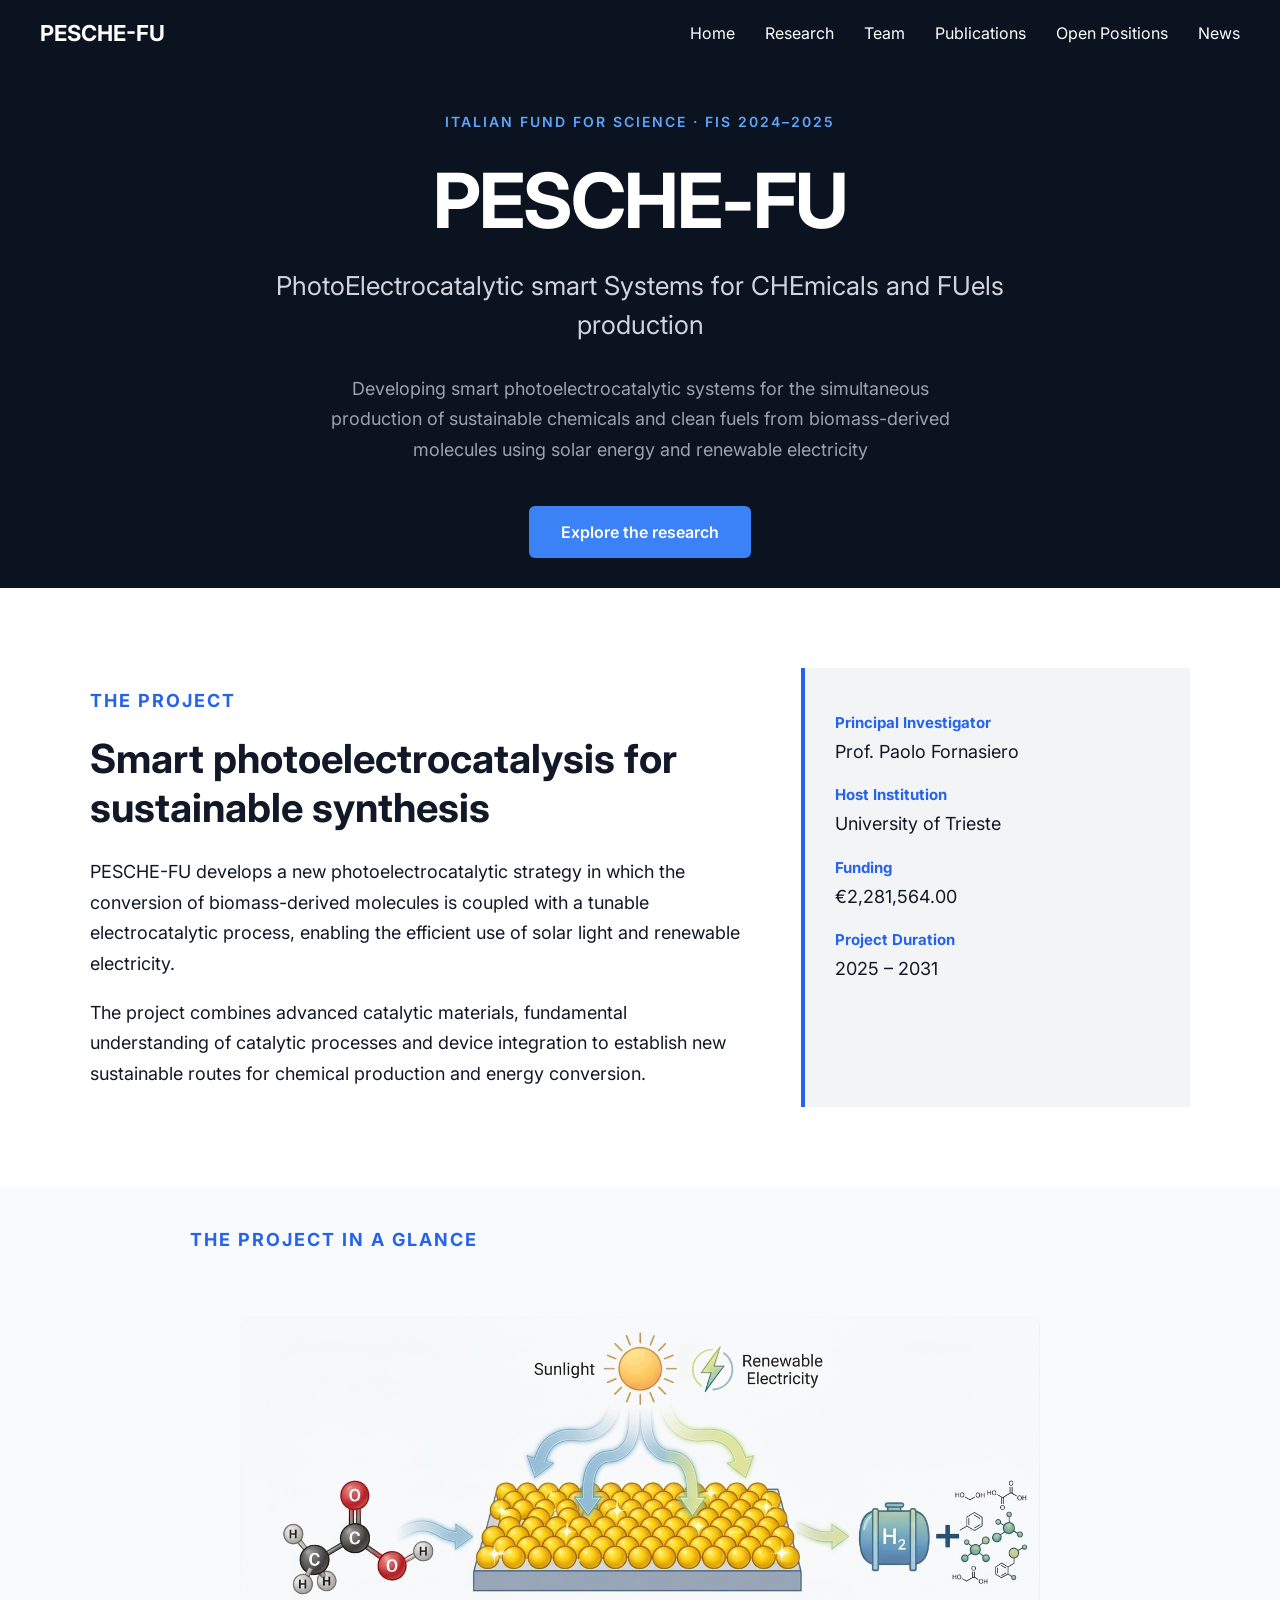
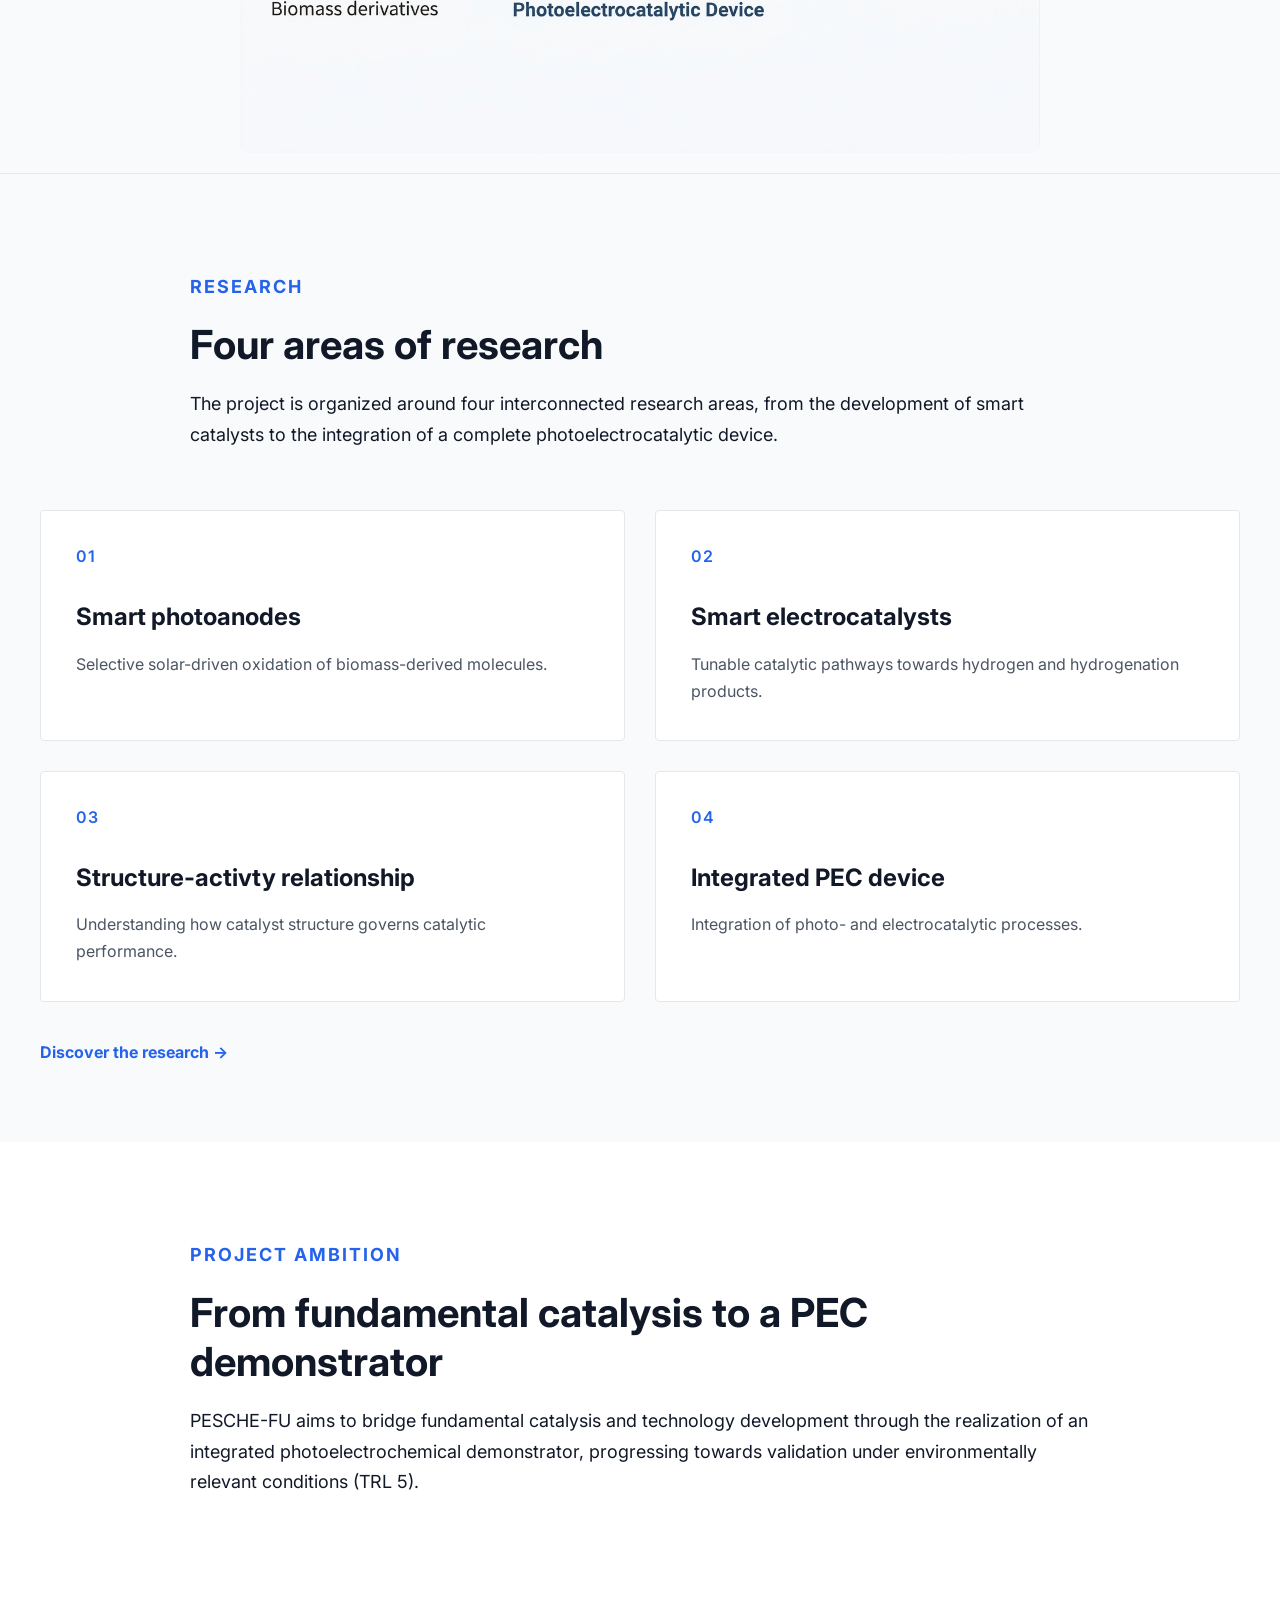
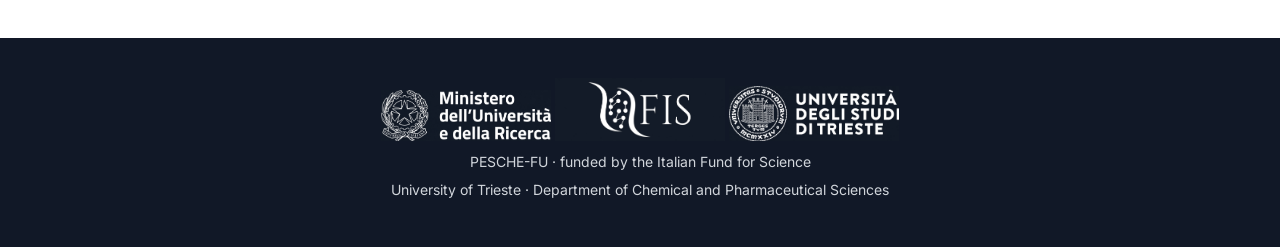
==== index.html @ 171b58ce "Fix HTML formatting and structure" ====
<!DOCTYPE html> <html lang="en"> 

<head>

    <!-- Character encoding -->
    <meta charset="UTF-8">

    <!-- Mobile responsiveness -->
    <meta name="viewport" content="width=device-width, initial-scale=1.0">

    <!-- Browser tab title -->
    <title>PESCHE-FU | PhotoElectrocatalytic smart Systems</title>

    <!-- Google font: Inter -->
    <link rel="preconnect" href="https://fonts.googleapis.com">
    <link rel="preconnect" href="https://fonts.gstatic.com" crossorigin>

    <link href="https://fonts.googleapis.com/css2?family=Inter:wght@400;500;600;700&display=swap" rel="stylesheet">

    <!-- Website stylesheet -->
    <link rel="stylesheet" href="style.css">

</head>
<body>
<!-- ========================================
     NAVIGATION
======================================== -->

<nav>

<!-- nav-container keeps the navigation centered
         and organizes the logo and links -->
<div class="nav-container">

    <!-- Website logo.
             Clicking it always returns to the homepage -->
<a class="logo" href="index.html">
PESCHE-FU
</a>

<!-- Hamburger Menu Button for smartphone mode.
             Clicking it will show nav menus -->
<button class="menu-toggle" id="menu-toggle">

☰

</button>

<!-- Main navigation links -->
<div class="nav-links">

<a href="index.html">Home</a>
<a href="research.html">Research</a>
<a href="team.html">Team</a>
<a href="publications.html">Publications</a>
            <a href="positions.html">Open Positions</a>
<a href="news.html">News</a>

</div>

</div>

</nav>
<!-- ========================================
     HERO SECTION
     
     This is the large introductory area
     visitors see when they enter the website.
======================================== -->

<header>

    <div class="hero-content">

        <!-- Small label above the project title -->
        <p class="project-label">
            ITALIAN FUND FOR SCIENCE · FIS 2024–2025
        </p>


        <!-- Main project name -->
        <h1>
            PESCHE-FU
        </h1>


        <!-- Full project title -->
        <h2>
            PhotoElectrocatalytic smart Systems
            for CHEmicals and FUels production
        </h2>


        <!-- Short description of the project -->
        <p class="hero-description">
            Developing smart photoelectrocatalytic systems for the simultaneous production of sustainable 
            chemicals and clean fuels from biomass-derived
            molecules using solar energy and renewable electricity
        </p>


        <!-- Main call-to-action button.
             It takes the visitor to the Research page -->
        <a class="hero-button" href="research.html">
            Explore the research
        </a>

        </div>


    </div>


    
</header>


<!-- ========================================
     PROJECT OVERVIEW
======================================== -->

<section id="project">

    <!-- Main text column -->
    <div class="project-text">

        <p class="section-label">
            THE PROJECT
        </p>


        <h2>
            Smart photoelectrocatalysis for sustainable synthesis
        </h2>


        <p>
           PESCHE-FU develops a new photoelectrocatalytic
           strategy in which the conversion of biomass-derived
           molecules is coupled with a tunable electrocatalytic
           process, enabling the efficient use of solar light 
           and renewable electricity.
        </p>


        <p>
            The project combines advanced catalytic materials, 
            fundamental understanding of catalytic processes 
            and device integration to establish new sustainable 
            routes for chemical production and energy conversion.
        </p>

        

</div>

    <!-- Information box containing
         key project data -->
    <div class="project-info">

        <h3>
            Principal Investigator
        </h3>

        <p>
            Prof. Paolo Fornasiero
        </p>


        <h3>
            Host Institution
        </h3>

        <p>
            University of Trieste
        </p>


        <h3>
            Funding
        </h3>

        <p>
            €2,281,564.00
        </p>

     <h3>

             Project Duration

    </h3>

         <p>

             2025 – 2031

        </p>

    </div>

    

</section>

 <!-- ========================================
PROJECT CONCEPT
======================================== -->

<section id="project-concept">

<div class="section-heading">

<p class="section-label">

THE PROJECT IN A GLANCE

</p>



</div>

<div class="project-figure">

<img src="Images/hero-image.jpg">

</div>

</section>


<!-- ========================================
     RESEARCH HIGHLIGHTS
     
     This is a preview of the four research
     areas. The complete information is
     available on research.html.
======================================== -->

<section id="research">

    <div class="section-heading">

        <p class="section-label">
            RESEARCH
        </p>


        <h2>
            Four areas of research
        </h2>


        <p>
            The project is organized around four interconnected
            research areas, from the development of smart catalysts
            to the integration of a complete photoelectrocatalytic device.
        </p>

    </div>


    <!-- Container for the four research cards -->
    <div class="research-cards">


        <!-- ==================================
             RESEARCH AREA 01
        ================================== -->

        <div class="research-card">

            <!-- Number identifying the research area -->
            <span class="research-number">
                01
            </span>


            <h3>
                Smart photoanodes
            </h3>


            <p>
                Selective solar-driven oxidation of biomass-derived molecules.
            </p>

        </div>


        <!-- ==================================
             RESEARCH AREA 02
        ================================== -->

        <div class="research-card">

            <span class="research-number">
                02
            </span>


            <h3>
                Smart electrocatalysts
            </h3>


            <p>
                
                Tunable catalytic pathways towards 
                hydrogen and hydrogenation products.

            </p>

        </div>


        <!-- ==================================
             RESEARCH AREA 03
        ================================== -->

        <div class="research-card">

            <span class="research-number">
                03
            </span>


            <h3>
                Structure-activty relationship
            </h3>


            <p>
                Understanding how catalyst structure 
                governs catalytic performance.
            </p>

        </div>


        <!-- ==================================
             RESEARCH AREA 04
        ================================== -->

        <div class="research-card">

            <span class="research-number">
                04
            </span>


            <h3>
                Integrated PEC device
            </h3>


            <p>
                Integration of photo- and electrocatalytic processes.
            </p>

        </div>

    </div>


    <!-- Link to the complete Research page -->
    <div class="research-link">

        <a href="research.html">
            Discover the research →
        </a>

    </div>

</section>


<!-- ========================================
2
PROJECT AMBITION
3
======================================== -->

<section id="project-ambition">

<div class="section-heading">

<p class="section-label">

PROJECT AMBITION

</p>

<h2>

From fundamental catalysis to a PEC demonstrator

</h2>

<p>

PESCHE-FU aims to bridge fundamental catalysis
and technology development through the realization
of an integrated photoelectrochemical demonstrator,
progressing towards validation under environmentally relevant conditions (TRL 5).

</p>

</div>

</section>

<!-- ========================================
     FOOTER
======================================== -->

<footer>
    <div class="footer-logos">

        <img src="Images/mur-logo.jpg" width="170" height=auto>
        <img src="Images/fis-logo.jpg" width="170" height=auto>
        <img src="Images/units-logo.jpg" width="170" height=auto>

        <p>
            PESCHE-FU · funded by the Italian Fund for Science
        </p>

        <p>
            University of Trieste · Department of Chemical and Pharmaceutical Sciences
        </p>

    </div>
</footer>

<script src="script.js"></script>

</body>
</html>
---- style.css ----
/* ========================================
   GENERAL
======================================== */

/* Basic styling applied to the whole page */
body {
    background-color: white;
    color: #111827;

    /* Inter gives the website a modern,
       clean and scientific appearance */
    font-family: "Inter", Arial, sans-serif;

    margin: 0;
}

/* Default spacing for all sections */
section {
padding: 80px 40px;
}

/* Improves readability of normal text */
p {
    font-size: 16px;
    line-height: 1.7;
}

/* ========================================
NAVIGATION
======================================== */

/* Dark navigation bar at the top of the page */
nav {
background-color: #0b1220;
padding: 20px 40px;
}

/* Keeps the navigation content centered
and creates a horizontal layout */
.nav-container {
max-width: 1200px;
margin: 0 auto;

display: flex;

/* Places logo on the left
   and links on the right */
justify-content: space-between;

/* Aligns everything vertically */
align-items: center;


}

/* PESCHE-FU logo */
.logo {
color: white;
font-size: 22px;
font-weight: bold;
text-decoration: none;
}


.nav-links {

display: flex;

gap: 30px;

flex-wrap: wrap;

}

.nav-links a {

color: white;

text-decoration: none;

}

.nav-links a:hover {

color: #60a5fa;

}

.menu-toggle {

display: none;

background: none;

border: none;

color: white;

font-size: 30px;

cursor: pointer;

}

/* ========================================
   HERO
======================================== */

/* Large introductory area on the homepage */
header {
    background-color: #0b1220;

    /* Creates a large amount of vertical space */
    padding: 30px 40px;

    text-align: center;

    /* Makes the Hero text white */
    color: white;
}

/* Limits the width of the Hero content
and centers it horizontally */
.hero-content {
max-width: 900px;
margin: 0 auto;
}

/* Small uppercase label above
the project title */
/* Small uppercase label above
the project title */
.project-label {
    color: #60a5fa;

    font-size: 14px;
    font-weight: 600;
    letter-spacing: 2px;
}



/* Main project title */
header h1 {
    font-size: 76px;
    font-weight: 700;

    /* Reduces the space above and below the title */
    margin: 20px 0;

    /* Slightly tightens the letters */
    letter-spacing: -2px;
}

/* Full project name */
header h2 {
    color: #d1d5db;

    font-size: 26px;
    font-weight: 400;

    line-height: 1.5;

    max-width: 800px;

    margin: 0 auto 30px auto;
}

/* Short Hero description */
.hero-description {
    color: #9ca3af;

    font-size: 18px;

    line-height: 1.7;

    max-width: 650px;

    margin: 0 auto 40px auto;
}

/* Main button in the Hero */
.hero-button {
    display: inline-block;

    background-color: #3b82f6;
    color: white;

    padding: 16px 32px;

    text-decoration: none;

    border-radius: 6px;

    /* Makes the button text slightly stronger */
    font-weight: 600;

    /* Smooth transition for hover */
    transition: background-color 0.3s ease;
}


/* Darker blue when hovering over the button */
.hero-button:hover {
    background-color: #2563eb;
}

/* ========================================
PROJECT SECTION
======================================== */

/* Main Project section on homepage */
#project {
max-width: 1100px;
margin: 0 auto;

/* Places text and information box
   next to each other */
display: flex;

/* Space between the two columns */
gap: 60px;


}

/* Main text column */
.project-text {
flex: 2;
}

/* Project section heading */
.project-text h2 {
font-size: 40px;
margin-top: 10px;
margin-bottom: 25px;
}

/* Project paragraphs */
.project-text p {
font-size: 18px;
max-width: 750px;
}

/* Project information box */
.project-info {
flex: 1;

background-color: #f3f4f6;

padding: 30px;

/* Blue vertical accent line */
border-left: 4px solid #2563eb;


}

/* Small blue headings inside
the information box */
.project-info h3 {
color: #2563eb;
font-size: 15px;
margin-bottom: 5px;
}

/* Information box text */
.project-info p {
font-size: 18px;
margin-top: 0;
}


/* ========================================
PROJECT CONCEPT
======================================== */

/* Section containing the project scheme */

#project-concept {

background-color: #f8fafc;

padding-top: 20px;

padding-bottom: 20px;

}

/* Container for the image */

.project-figure {

max-width: 1000px;

margin: 0 auto;



}

/* Project image */

.project-figure img {

width: 80%;

height: auto;

display: block;

margin: 0 auto;

border-radius: 10px;

}

/* ========================================
SECTION HEADINGS
======================================== */

/* Controls the width of section
introductions */
.section-heading {
    max-width: 900px;

    margin: 0 auto 60px auto;
}

/* Small blue section label */
.section-label {
color: #2563eb;
font-size: 14px;
font-weight: bold;
letter-spacing: 2px;
}

/* Main section title */
.section-heading h2 {
font-size: 40px;
margin: 10px 0 20px 0;
}

/* Section introduction paragraph */
.section-heading p {
font-size: 18px;
}

/* ========================================
   RESEARCH CARDS CONTAINER
======================================== */

/* Container holding the four research cards */
.research-cards {
    max-width: 1200px;
    margin: 0 auto;

    /* Creates a grid layout */
    display: grid;

    /* Two equal columns */
    grid-template-columns: repeat(2, 1fr);

    /* Space between rows and columns */
    gap: 30px;
}

/* ========================================
RESEARCH CARDS
======================================== */

/* Light background behind the
Research section */
#research {
    background-color: #f8fafc;

    /* Creates a visual separation
       from the previous section */
    border-top: 1px solid #e5e7eb;
}



/* Individual research card */
.research-card {

    background-color: white;

    /* Internal spacing */
    padding: 35px;

    /* Slightly rounded corners */
    border-radius: 4px;

    /* Subtle border */
    border: 1px solid #e5e7eb;

    /* Makes hover effects smooth */
    transition:
        transform 0.3s ease,
        border-color 0.3s ease,
        box-shadow 0.3s ease;
}

/* Interactive effect when the mouse
   moves over a research card */
.research-card:hover {

    /* Moves the card slightly upward */
    transform: translateY(-6px);

    /* Highlights the border */
    border-color: #93c5fd;

    /* Adds a very subtle shadow */
    box-shadow: 0 12px 30px rgba(15, 23, 42, 0.08);
}

/* Research card title */
.research-card h3 {
    font-size: 24px;

    line-height: 1.3;

    margin: 0 0 18px 0;

    color: #111827;
}

/* Research card paragraph description */
.research-card p {
    color: #4b5563;

    font-size: 16px;

    line-height: 1.7;

    margin: 0;
}

/* Link to the complete Research page */
.research-link {
max-width: 1200px;
margin: 40px auto 0 auto;
}

/* Research page link */
.research-link a {
color: #2563eb;
font-weight: bold;
text-decoration: none;
}

/* Link hover effect */
.research-link a:hover {
color: #1d4ed8;
}


/*========================================
   RESEARCH AREA NUMBER
======================================== */

/* Number identifying each research area */
.research-number {
    display: block;

    color: #2563eb;

    font-size: 16px;

    font-weight: 600;

    letter-spacing: 1px;

    /* Creates space between the number
       and the research title */
    margin-bottom: 35px;
}

/* ========================================
PAGE HEADER
======================================== */

/* Header used on internal pages,
such as Research */
.page-header {
background-color: #0b1220;

padding: 30px 40px;

/* Unlike the homepage Hero,
   internal pages are left-aligned */
text-align: left;


}

/* Keeps internal page header content centered */
.page-header-content {
max-width: 1100px;
margin: 0 auto;
}

/* Main title of internal pages */
.page-header h1 {
font-size: 76px;
margin: 20px 0;
}

/* Description below the page title */
.page-header p:last-child {
max-width: 700px;
font-size: 20px;
}

/* ========================================
RESEARCH PAGE
======================================== */

/* Introductory text of Research page */
.research-intro {
max-width: 850px;
margin: 0 auto;
}

/* Research introduction heading */
.research-intro h2 {
font-size: 40px;
margin: 10px 0 25px 0;
}

/* Research introduction paragraphs */
.research-intro p {
font-size: 18px;
}

/* ========================================
RESEARCH WORKFLOW
======================================== */

.research-workflow {

max-width: 1100px;

margin: 0 auto;

}

.research-workflow h2 {

font-size: 40px;

margin-top: 10px;

margin-bottom: 40px;

}

.workflow-grid {

display: flex;

align-items: center;

justify-content: center;

gap: 20px;

margin-bottom: 25px;

flex-wrap: wrap;

}

.workflow-card {

flex: 1;

min-width: 220px;

min-height: 180px;

background-color: #f8fafc;

padding: 25px;

border-radius: 8px;

border: 1px solid #e5e7eb;

}

.workflow-card h3 {

margin-top: 0;



font-size: 20px;

}

.workflow-arrow {

font-size: 30px;

color: #2563eb;

font-weight: bold;

}

/* ========================================
RESEARCH AREAS
======================================== */

/* Main container for the four
research areas */
.research-area-section {
max-width: 1100px;
margin: 0 auto;
}

/* Each research area is arranged
horizontally */
.research-area {
display: flex;

/* Space between number and text */
gap: 50px;

padding: 40px 0;


}

/* Large research area number */
.area-number {
color: #2563eb;
font-size: 24px;
font-weight: bold;

/* Keeps the number column
   at a consistent width */
min-width: 60px;


}

/* Text content of each research area */
.area-content {
max-width: 800px;
}

/* Research area title */
.area-content h2 {
font-size: 30px;
margin-top: 0;
}

/* Research area sub-title */
.area-content h3 {

color: #2563eb;

font-size: 16px;

margin-top: 25px;

margin-bottom: 8px;

text-transform: uppercase;

letter-spacing: 1px;

}

/* Research area paragraphs */
.area-content p {
font-size: 18px;
}

/* Horizontal line separating
the research areas */
.area-divider {
border-top: 1px solid #e5e7eb;
}


/* ========================================
PROJECT AMBITION
======================================== */

.project-ambition {

background-color: #f8fafc;

border-top: 1px solid #e5e7eb;

}

.project-ambition .section-heading {

 max-width: 900px;

margin:  auto;

text-align: center;

}

/* ========================================
FOOTER
======================================== */

/* Footer at the bottom of every page */
footer {
background-color: #111827;
color: white;

padding: 40px;

text-align: center;
}

/* Footer text */
footer p {
margin: 5px;
font-size: 14px;
color: #d1d5db;
}



/* ========================================
ACTIVE NAVIGATION LINK
======================================== */

/* Highlights the page currently being viewed */
.nav-links a.active {
color: #60a5fa;
}

/* ========================================
TEAM PAGE
======================================== */

/* Introduction to the Team page */
.team-intro {
max-width: 850px;
margin: 0 auto;
}

/* Team introduction heading */
.team-intro h2 {
font-size: 40px;
margin: 10px 0 25px 0;
}

/* Team introduction paragraph */
.team-intro p {
font-size: 18px;
}

/* links style */

.profile-links {

margin-top: 20px;

}

.profile-links a {

color: #04103377;

text-decoration: none;

font-weight: 600;

}

.profile-links a:hover {

color: #04103377;

}


/*PRINCIPAL INVESTIGATOR */

.pi-section {

max-width: 1100px;

margin: 0 auto;

display: flex;

align-items: center;

gap: 50px;

}

.pi-photo img {

width: 260px;

height: 260px;

object-fit: cover;

border-radius: 50%;

}

.pi-content {

flex: 1;

}

/*TEAM GRID */

.team-grid {

display: grid;

/*grid-template-columns: repeat(auto-fit, minmax(280px, 1fr));*/

grid-template-columns: repeat(2, 1fr);

gap: 30px;

margin-top: 40px;
}

/*TEAM CARD */

.team-card {

background-color: white;

border: 1px solid #e5e7eb;

border-radius: 10px;

padding: 25px;

text-align: center;

transition: 0.3s ease;

}

.team-card:hover {

transform: translateY(-5px);

box-shadow: 0 12px 25px rgba(0,0,0,0.08);

}

.team-card img {

width: 180px;

height: 180px;

object-fit: cover;

border-radius: 50%;

margin-bottom: 20px;

}

.team-card h3 {

margin-bottom: 8px;

font-size: 22px;

}

.team-role {

color: #2563eb;

font-weight: 600;

margin-bottom: 15px;

}


/* ========================================
PUBLICATIONS PAGE
======================================== */

/* Main Publications section */
.publications-section {

max-width: 1100px;

margin: 0 auto;
}

/* Publication category */
.publication-category {

max-width: 1100px;

margin: 0 auto 50px auto;
}

/* Category title */
.publication-category h2 {

font-size: 32px;

margin-bottom: 20px;
}

/* Publication item */
.publication-item {

background-color: #f8fafc;

border: 1px solid #e5e7eb;

border-radius: 8px;

padding: 25px;
}

/* Publication text */
.publication-item p {

margin: 0;

color: #4b5563;
}



 /* ========================================
 POSITIONS PAGE
 ======================================== */

.positions-section {
    max-width: 1100px;
    margin: 0 auto 50px auto;
}

.position-item {
    background-color: #f8fafc;
    border: 1px solid #e5e7eb;
    border-radius: 8px;
    padding: 25px;
}

.position-item ul {
    margin: 0;
    padding-left: 20px;
}



/* ========================================
NEWS PAGE
======================================== */

/* Main News section */
.news-section {
max-width: 1100px;
margin: 0 auto;
}

/* Individual news item */
.news-item {
display: flex;

gap: 50px;

padding: 40px 0;

border-top: 1px solid #e5e7eb;


}

/* Date column */
.news-date {
color: #2563eb;

font-size: 16px;

font-weight: bold;

min-width: 80px;


}

/* News text column */
.news-content {
max-width: 750px;
}

/* News title */
.news-content h2 {
font-size: 28px;

margin-top: 0;

margin-bottom: 15px;


}

/* News description */
.news-content p {
font-size: 18px;

color: #4b5563;
}

/* ========================================
   RESPONSIVE DESIGN
======================================== */

@media (max-width: 700px) {

    /* ------------------------------------
       GENERAL
    ------------------------------------ */

    /* Reduces section spacing on small screens */
    section {
        padding: 60px 25px;
    }


    /* ------------------------------------
       NAVIGATION
    ------------------------------------ */

    /* Reduces horizontal spacing
       inside the navigation */
    nav {
        padding: 20px;
    }


    /* Reduces the space between
       navigation links */
    .nav-links {
        gap: 15px;
    }


/* ------------------------------------
MOBILE NAVIGATION
------------------------------------ */

.menu-toggle {

display: block;
}

.nav-container {

flex-wrap: wrap;
}

.nav-links {

display: none;

width: 100%;

flex-direction: column;

gap: 15px;

margin-top: 20px;
}

.nav-links.active {

display: flex;
}


    /* ------------------------------------
       HERO
    ------------------------------------ */

    /* Reduces Hero spacing */
    header {
        padding: 90px 25px;
    }


    /* Smaller project title */
    header h1 {
        font-size: 52px;
    }


    /* Smaller project subtitle */
    header h2 {
        font-size: 21px;
    }


    /* Slightly smaller Hero description */
    .hero-description {
        font-size: 16px;
    }


    /* ------------------------------------
       PROJECT
    ------------------------------------ */

    /* Stacks the two project columns
       vertically on small screens */
    #project {
        flex-direction: column;
    }


    /* Smaller project section title */
    .project-text h2 {
        font-size: 32px;
    }


    /* Slightly smaller information box */
    .project-info {
        padding: 25px;
    }

    /* ------------------------------------
PROJECT CONCEPT
------------------------------------ */

#project-concept {

padding-top: 50px;

padding-bottom: 50px;

}

.project-figure {

max-width: 100%;

padding: 0 10px;

}

.project-figure img {

width: 100%;

height: auto;

}

    /* ------------------------------------
       RESEARCH
    ------------------------------------ */

 /* workflow section*/

    .workflow-grid {

display: flex;

align-items: stretch;

justify-content: center;

gap: 20px;

flex-wrap: wrap;

}

.workflow-arrow {

transform: rotate(90deg);

}


    /* Research cards become
       a single column */
    .research-cards {
        grid-template-columns: 1fr;
    }


/* ------------------------------------
TEAM
------------------------------------ */

/* PRINCIPAL INVESTIGATOR */

.pi-section {

flex-direction: column;

text-align: center;

gap: 30px;

}

.pi-photo img {

width: 220px;

height: 220px;

}


/* TEAM */

.team-grid {

grid-template-columns: 1fr;

}

.team-card img {

width: 160px;

height: 160px;

}

/* ------------------------------------
PUBLICATIONS PAGE
------------------------------------ */

.publication-category h2 {

font-size: 26px;

}

/* ------------------------------------
2
POSITIONS PAGE
3
------------------------------------ */

.position-item {

padding: 20px;

}

}
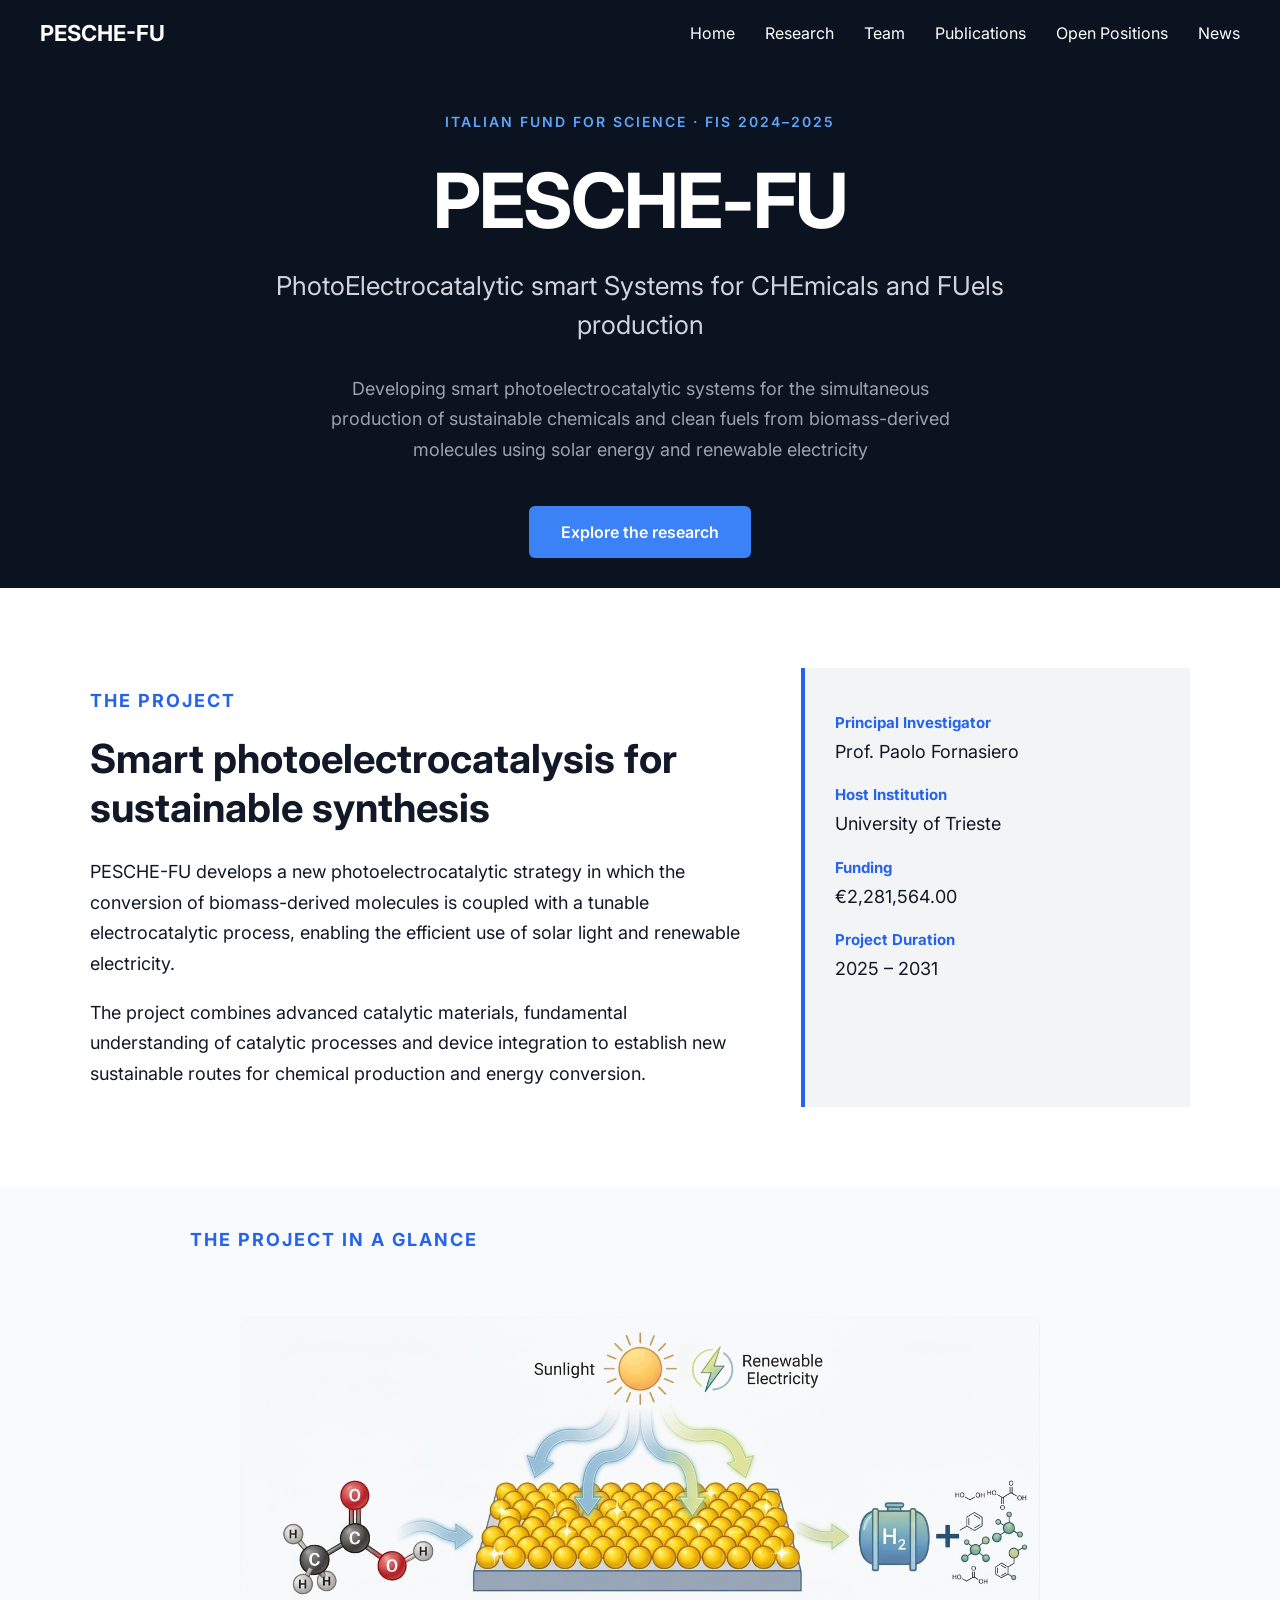
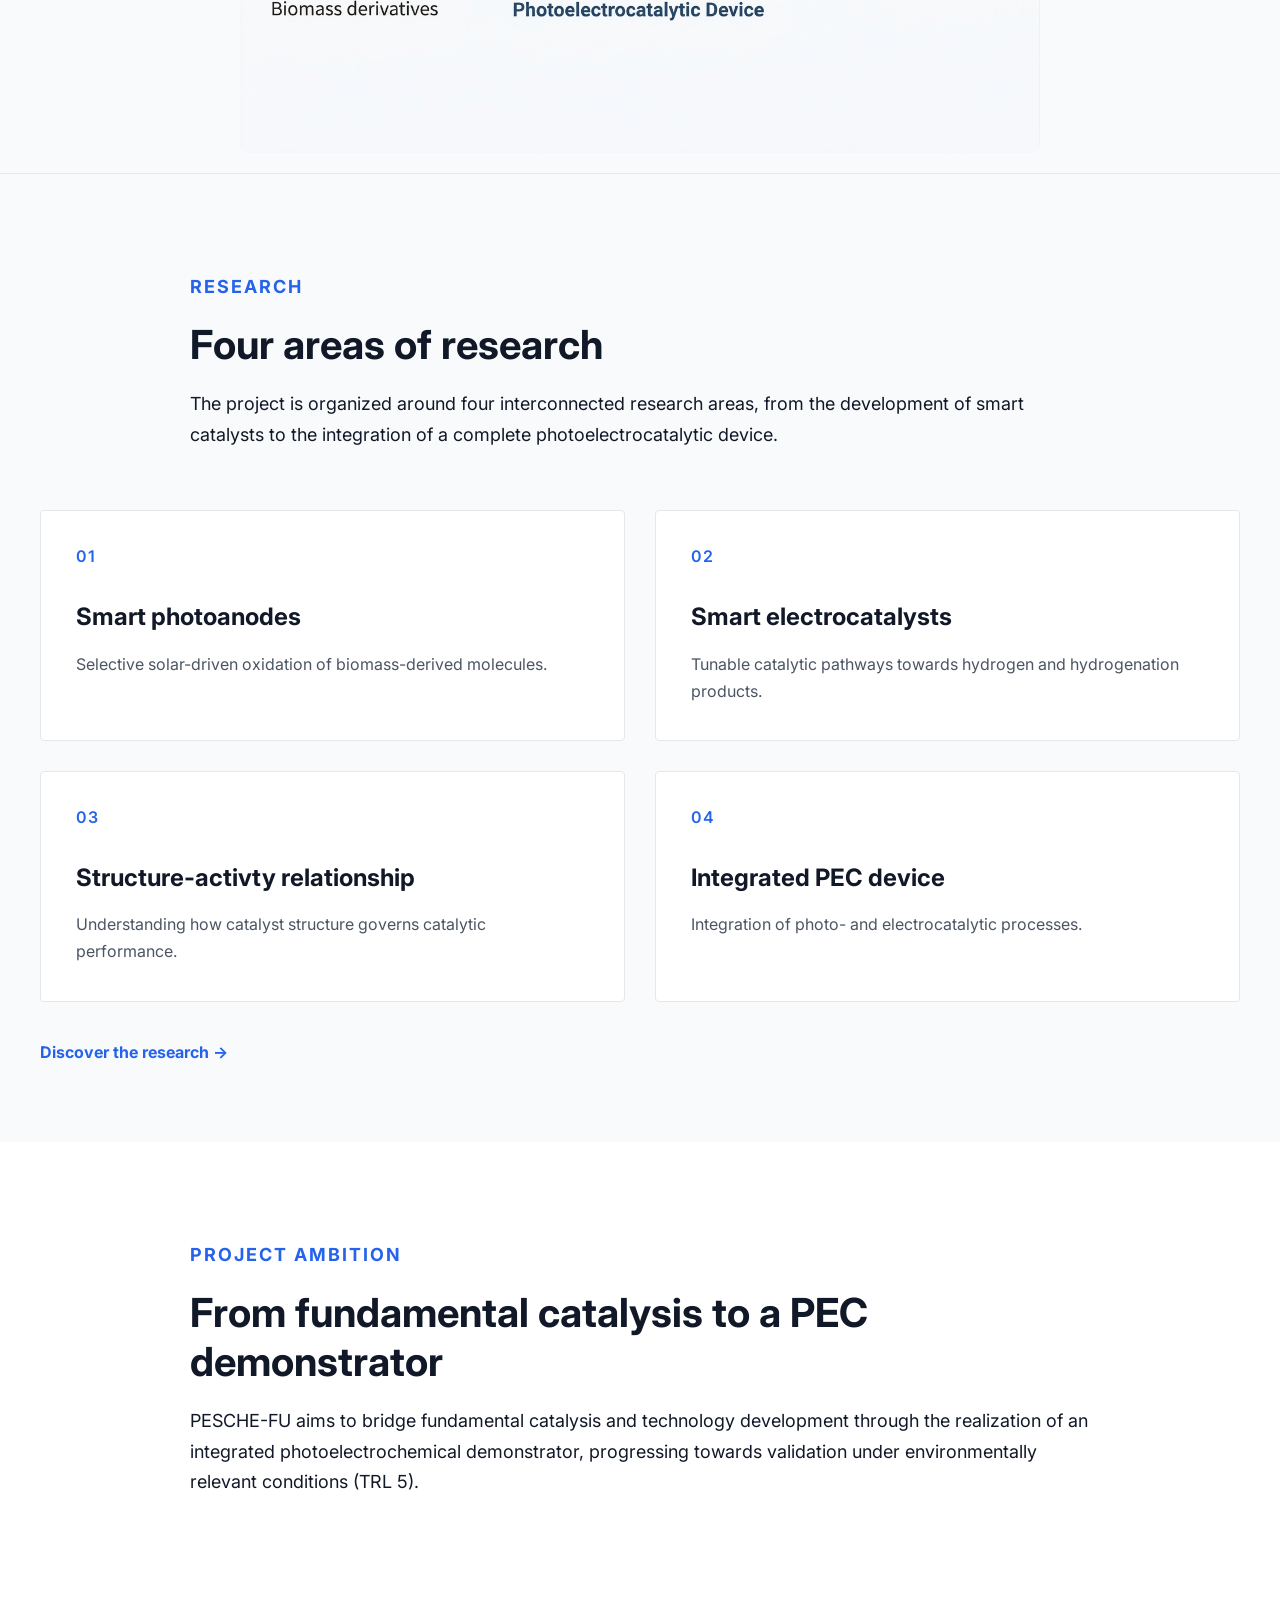
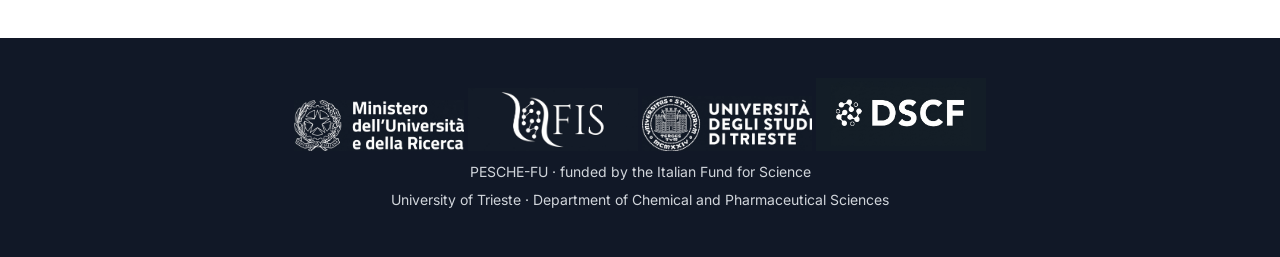
==== commit 12ec3eeb: "Update index.html" ====
--- a/index.html
+++ b/index.html
@@ -420,6 +420,7 @@
         <img src="Images/mur-logo.jpg" width="170" height=auto>
         <img src="Images/fis-logo.jpg" width="170" height=auto>
         <img src="Images/units-logo.jpg" width="170" height=auto>
+         <img src="Images/dscf-logo.jpg" width="170" height=auto>
 
         <p>
             PESCHE-FU · funded by the Italian Fund for Science
--- a/style.css
+++ b/style.css
@@ -895,6 +895,29 @@
 
 }
 
+/* --------*---------------------------8
+PAGE HEADER
+----------------------------------- */
+
+.page-header {
+
+padding: 25px 25px;
+
+}
+
+.page-header h1{
+
+font-size: 42px;
+
+line-*eight: 1.2;
+
+}
+
+.page-header p:last-child {
+
+font-size: 16px;
+
+}
 
 /* ========================================
 PUBLICATIONS PAGE
@@ -1205,7 +1228,15 @@
     .research-cards {
         grid-template-columns: 1fr;
     }
-
+/* --------research intro----------------- */
+
+.research-intro h2 {
+
+font-size: 32px;
+
+line-height: 1.2;
+
+}
 
 /* ------------------------------------
 TEAM
@@ -1270,4 +1301,4 @@
 
 }
 
-}+}
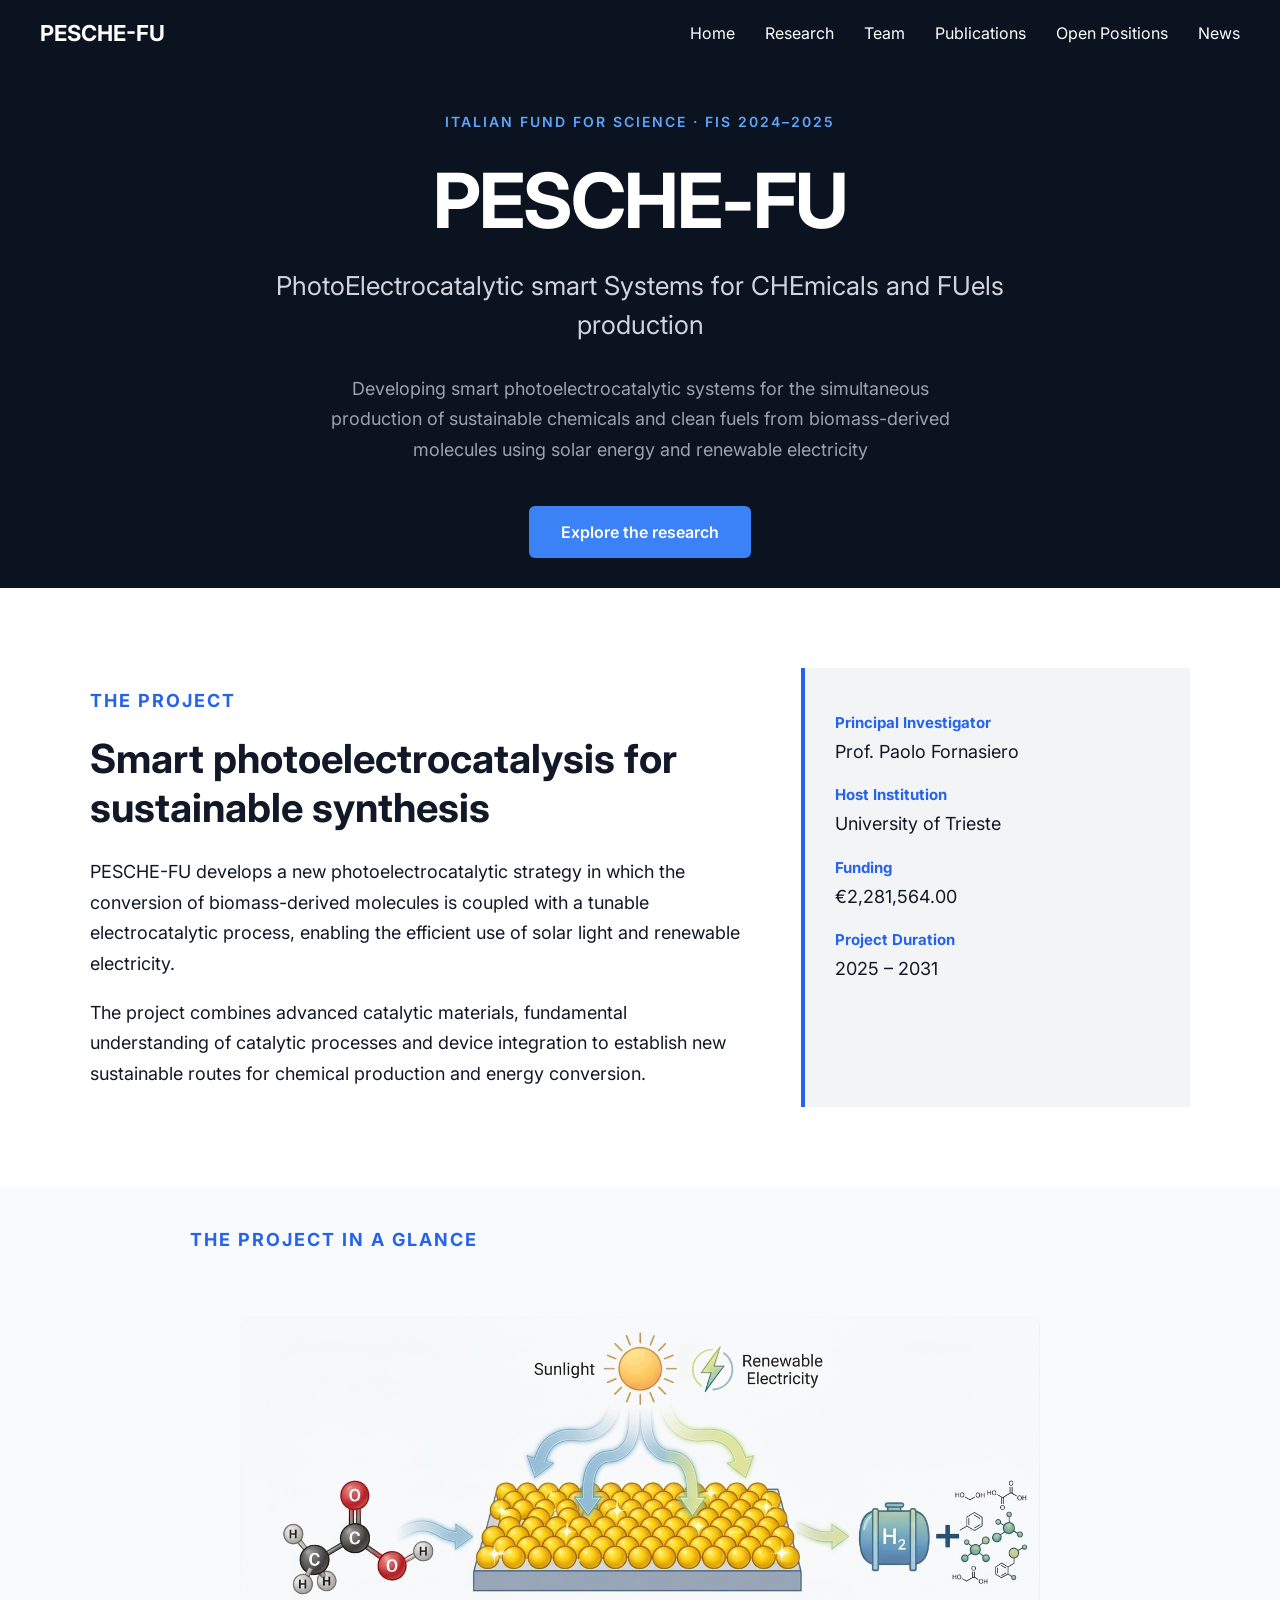
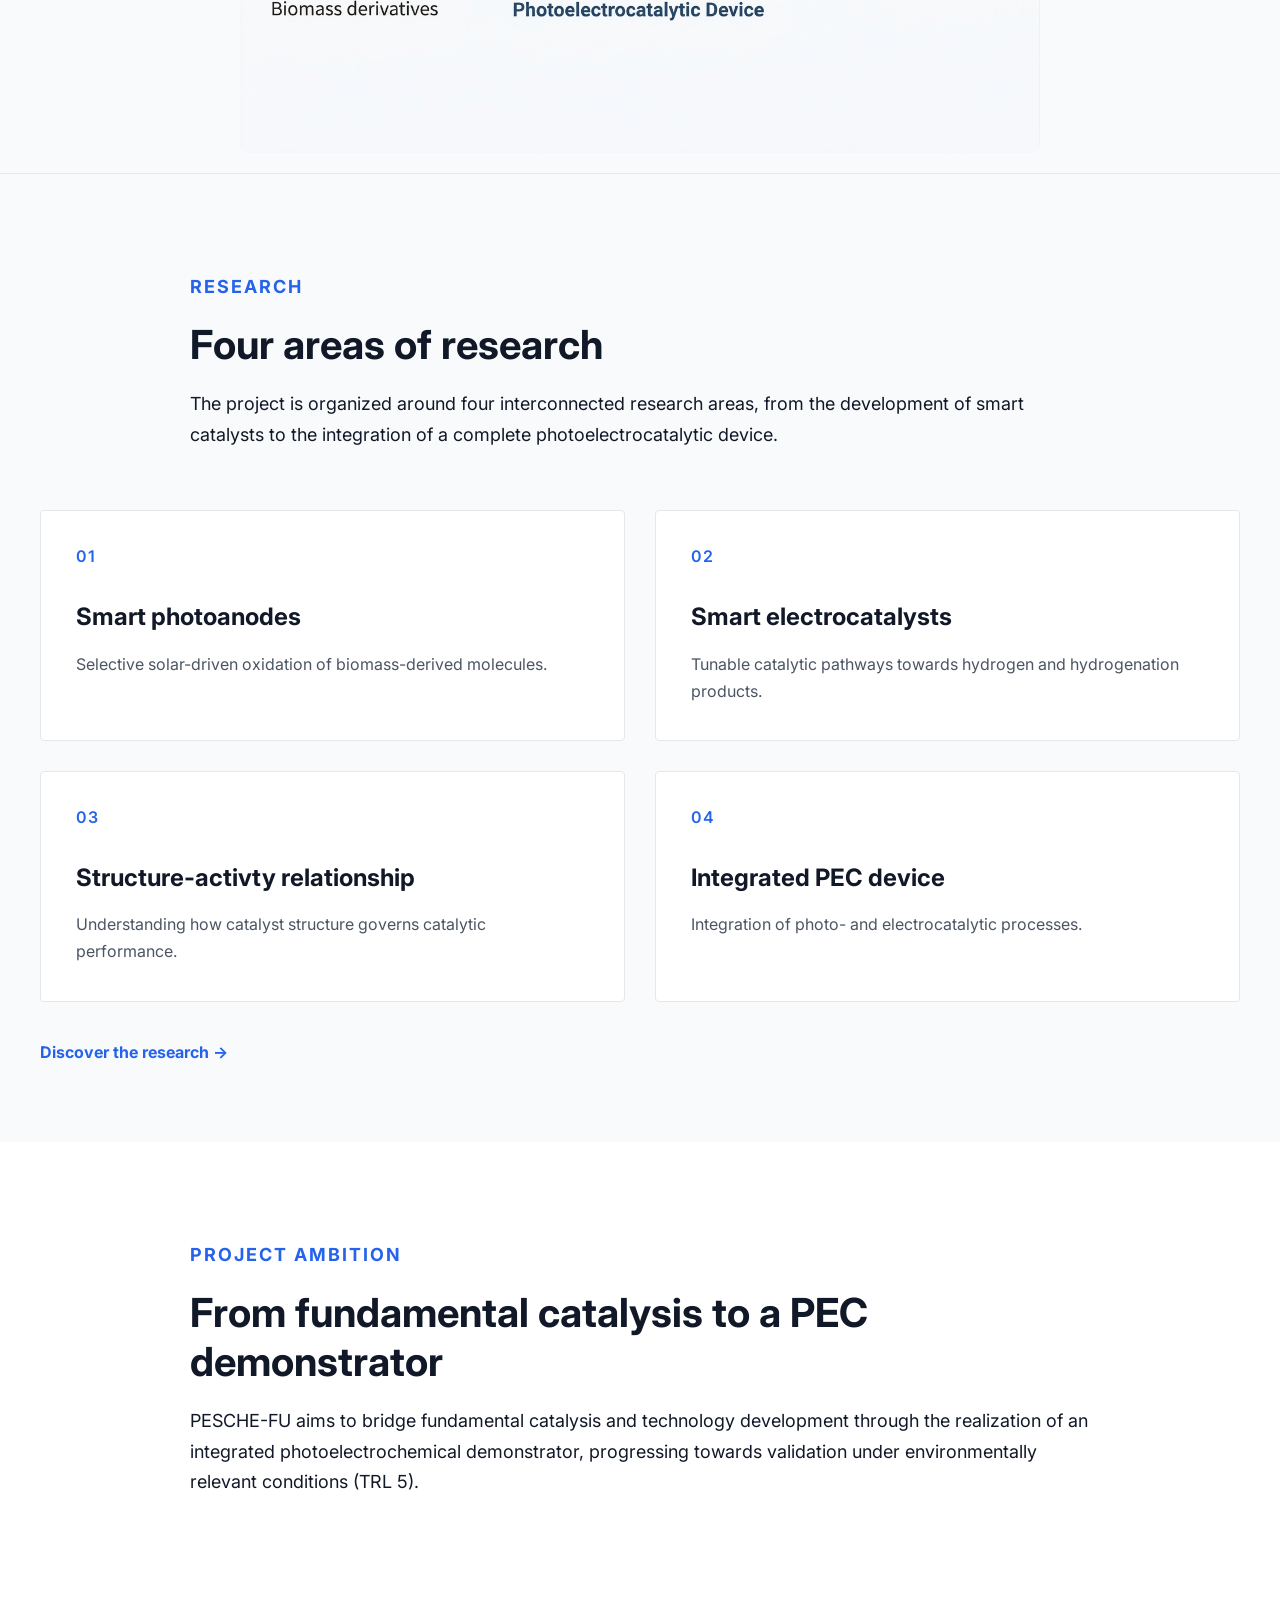
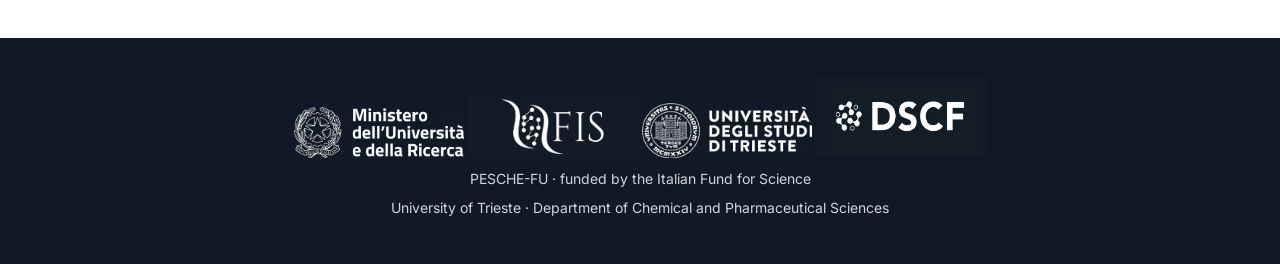
==== commit 109cb734: "Update index.html" ====
--- a/index.html
+++ b/index.html
@@ -420,7 +420,7 @@
         <img src="Images/mur-logo.jpg" width="170" height=auto>
         <img src="Images/fis-logo.jpg" width="170" height=auto>
         <img src="Images/units-logo.jpg" width="170" height=auto>
-         <img src="Images/dscf-logo.jpg" width="170" height=auto>
+         <img src="Images/dscf-logo.jpg" width="170" height=80>
 
         <p>
             PESCHE-FU · funded by the Italian Fund for Science
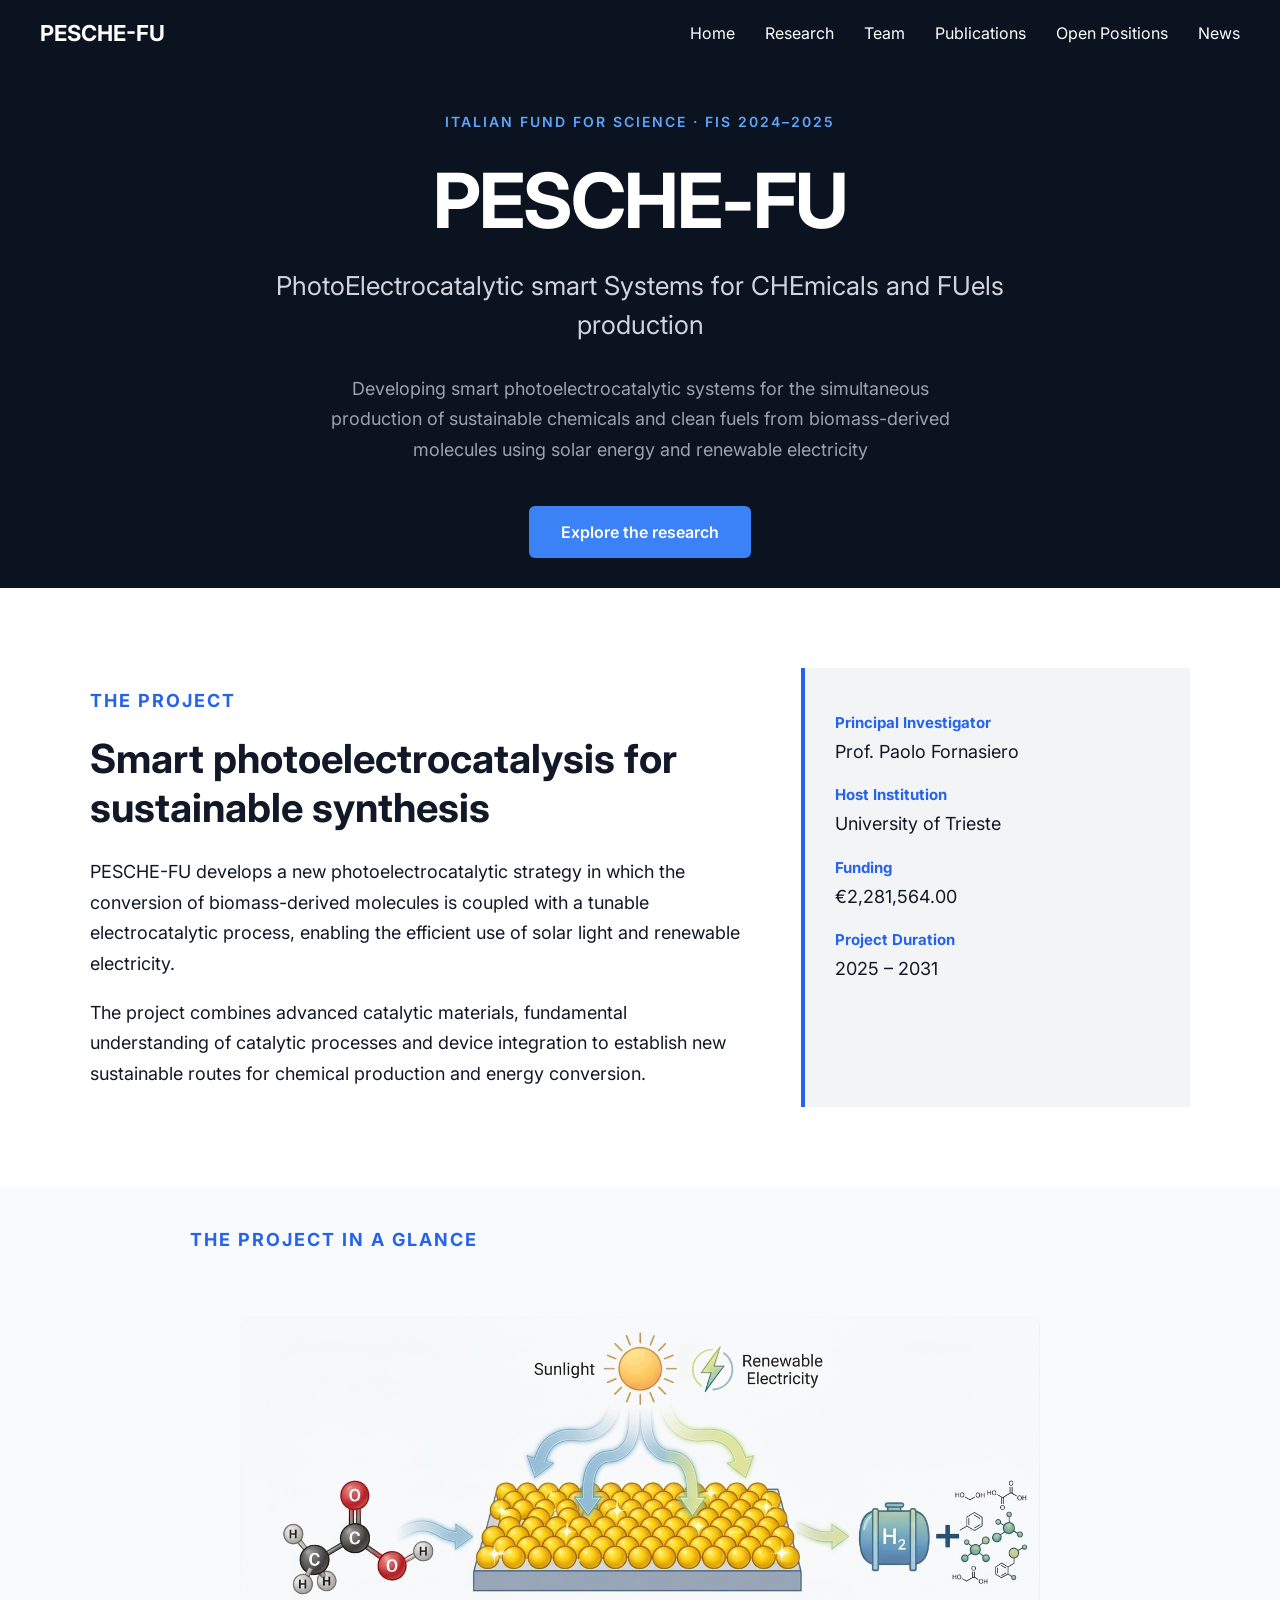
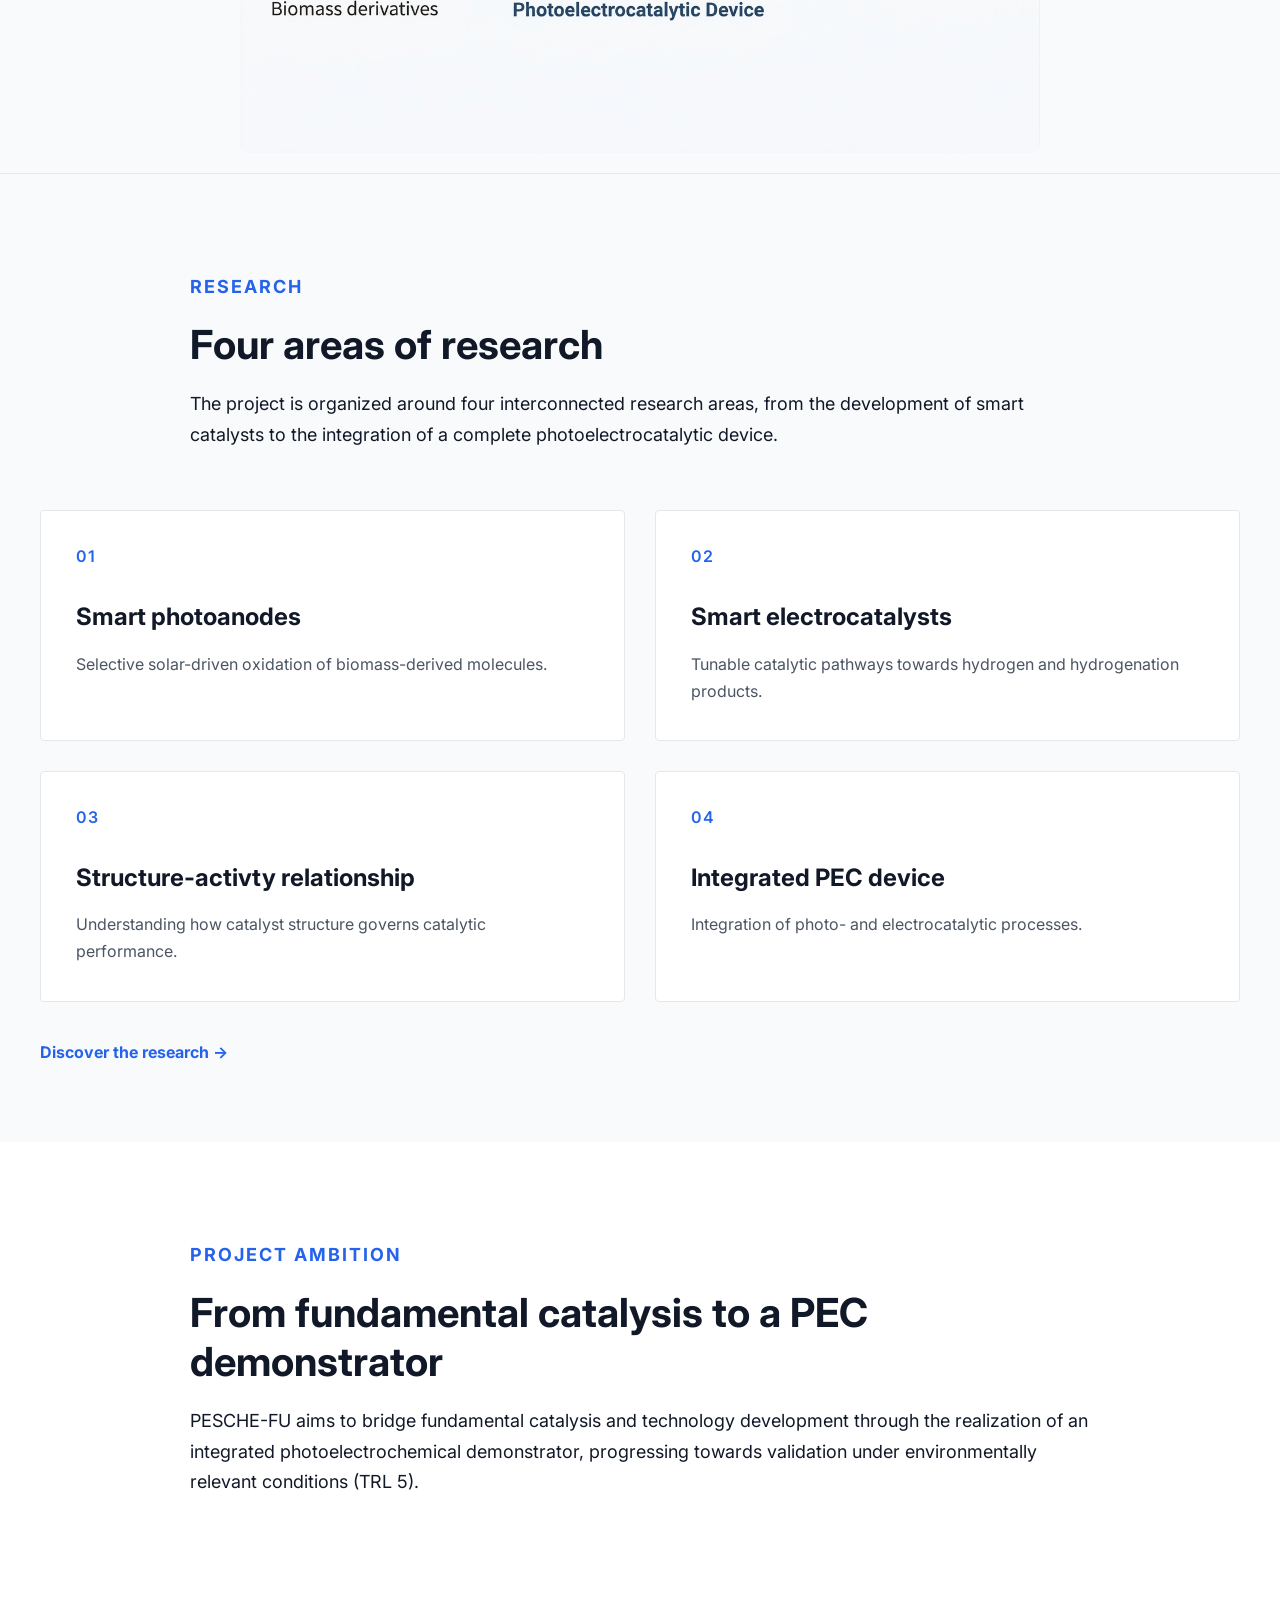
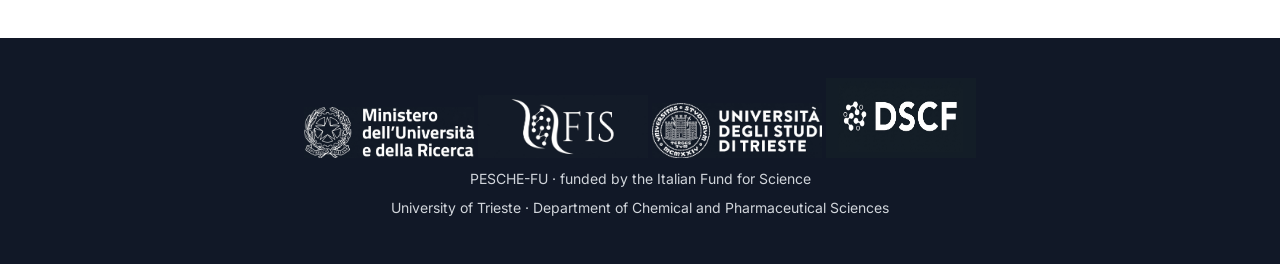
==== commit 57ce1ec5: "Fix HTML formatting and structure" ====
--- a/index.html
+++ b/index.html
@@ -420,7 +420,7 @@
         <img src="Images/mur-logo.jpg" width="170" height=auto>
         <img src="Images/fis-logo.jpg" width="170" height=auto>
         <img src="Images/units-logo.jpg" width="170" height=auto>
-         <img src="Images/dscf-logo.jpg" width="170" height=80>
+         <img src="Images/dscf-logo.jpg" width="150" height=80>
 
         <p>
             PESCHE-FU · funded by the Italian Fund for Science
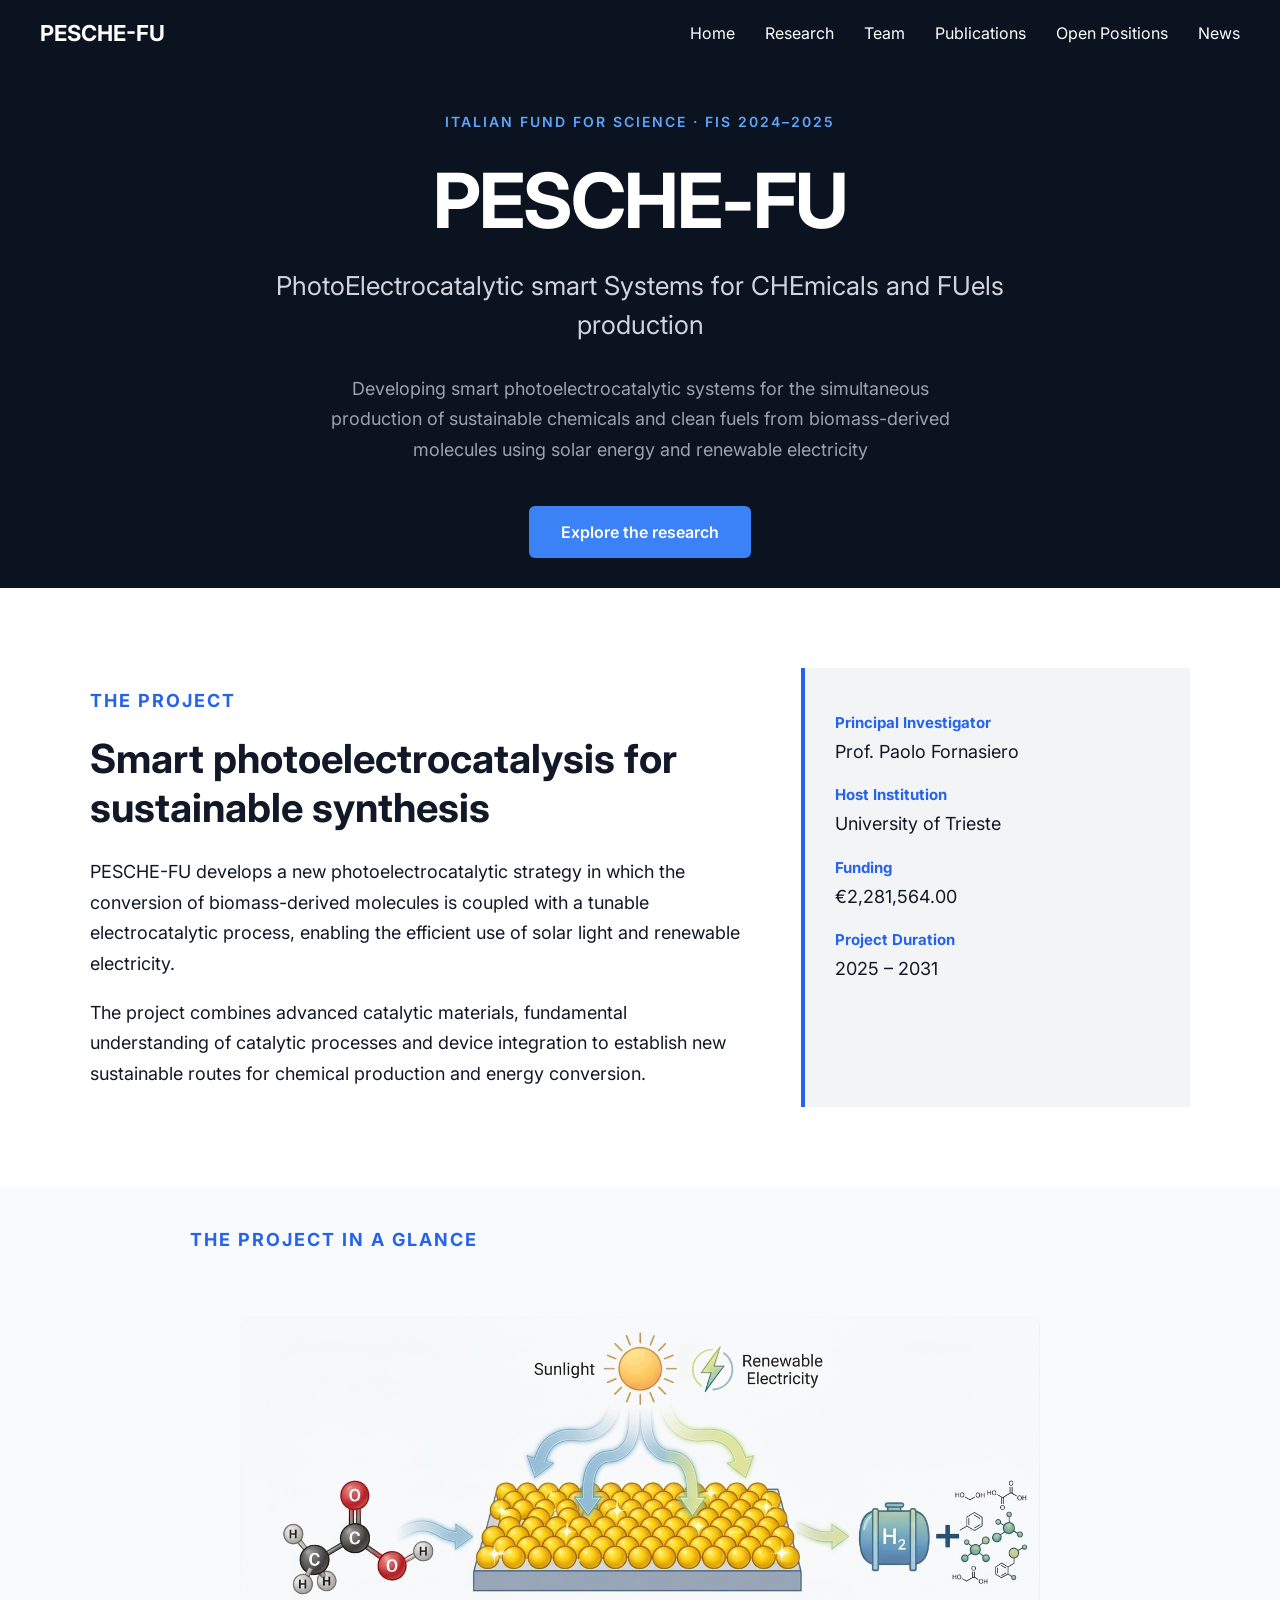
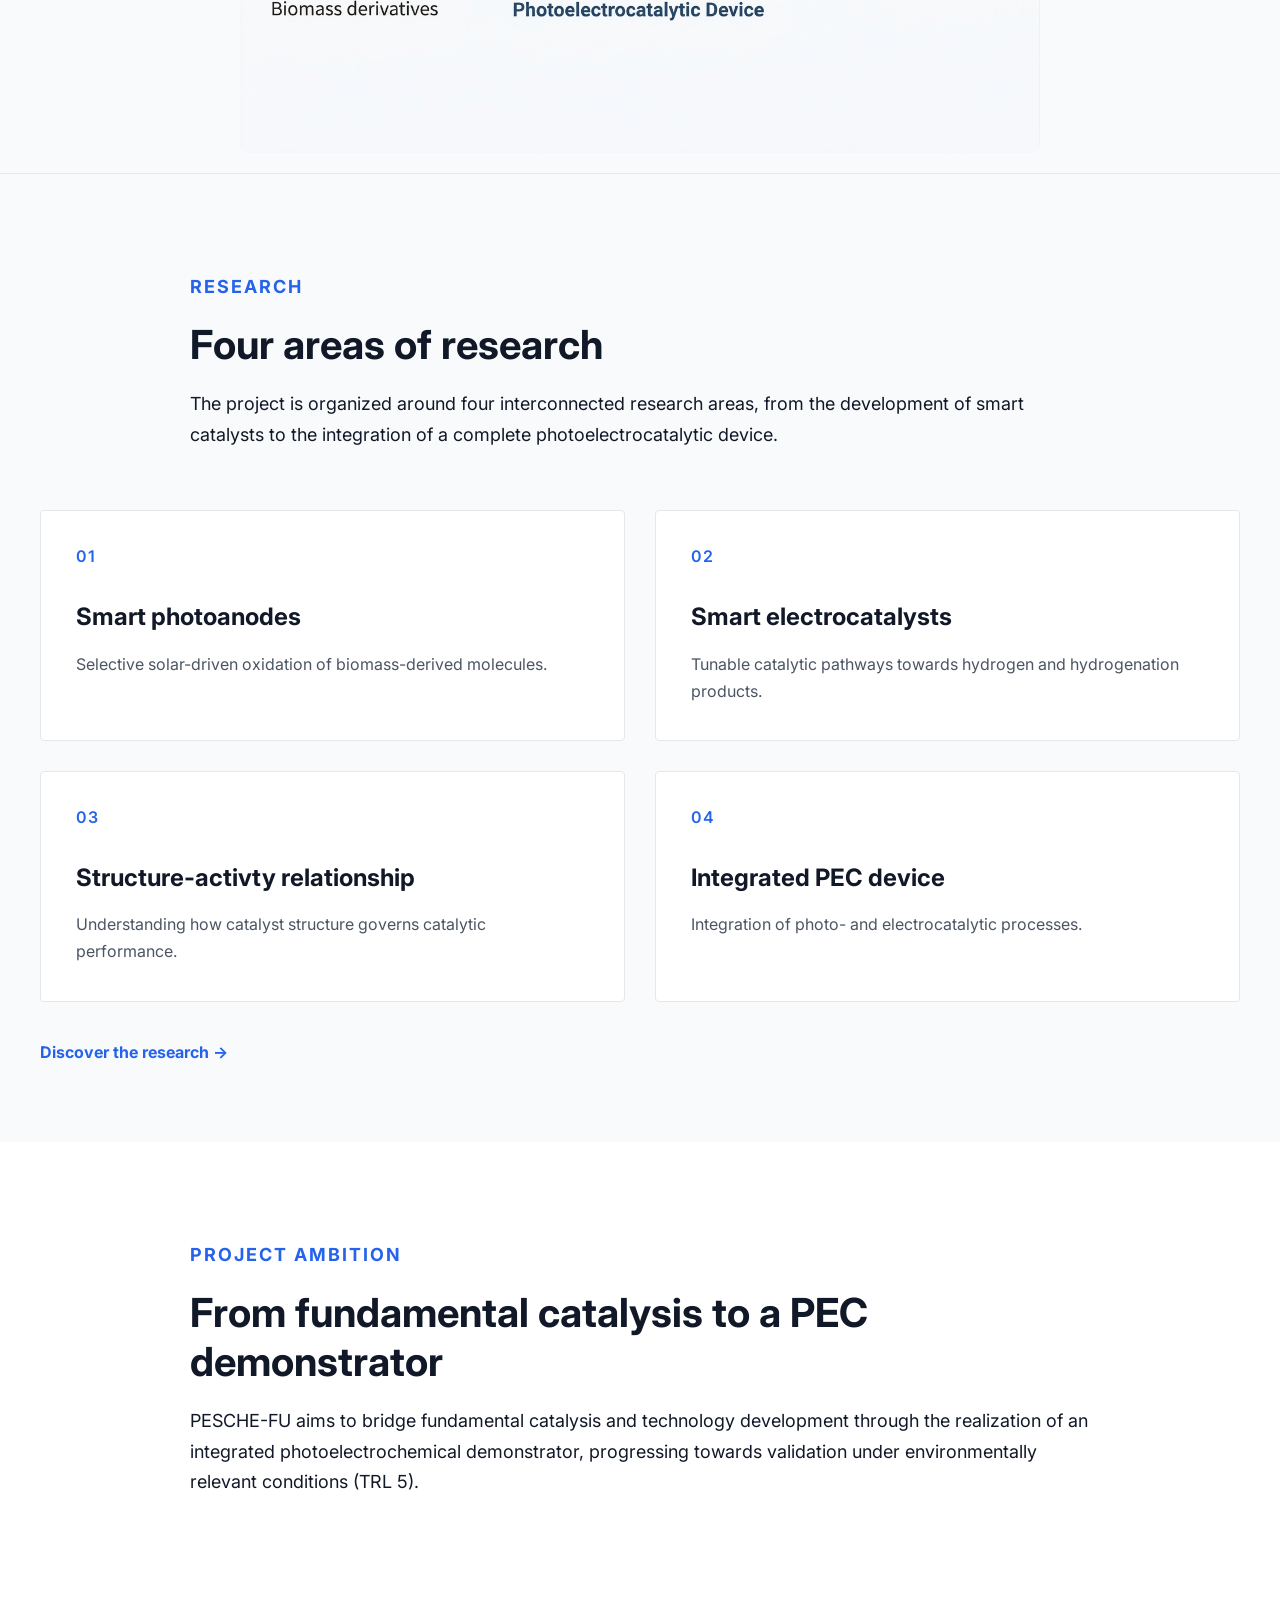
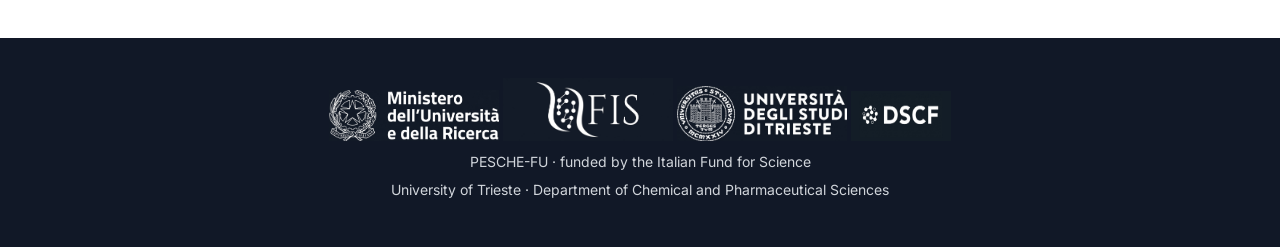
==== commit 4e0defcc: "Refactor index.html for improved structure and clarity" ====
--- a/index.html
+++ b/index.html
@@ -420,7 +420,7 @@
         <img src="Images/mur-logo.jpg" width="170" height=auto>
         <img src="Images/fis-logo.jpg" width="170" height=auto>
         <img src="Images/units-logo.jpg" width="170" height=auto>
-         <img src="Images/dscf-logo.jpg" width="150" height=80>
+         <img src="Images/dscf-logo.jpg" width="100" height=50>
 
         <p>
             PESCHE-FU · funded by the Italian Fund for Science
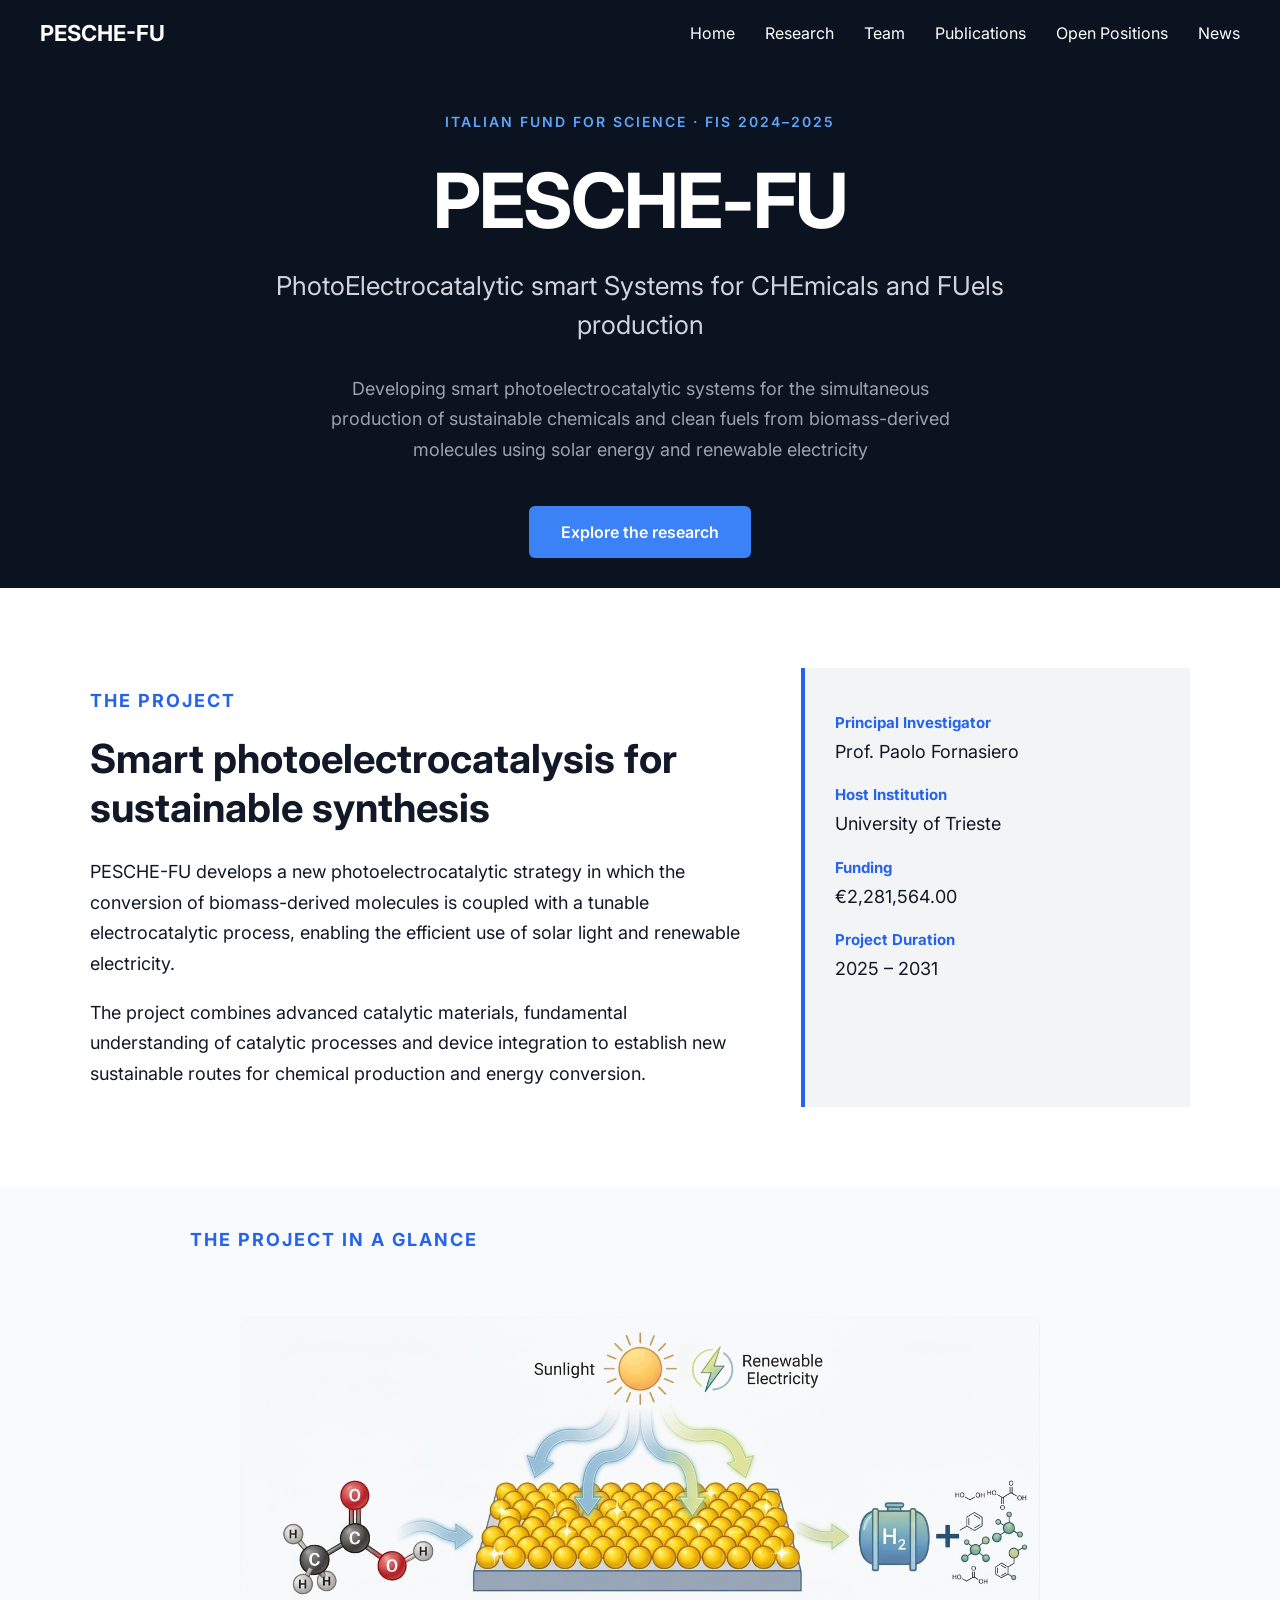
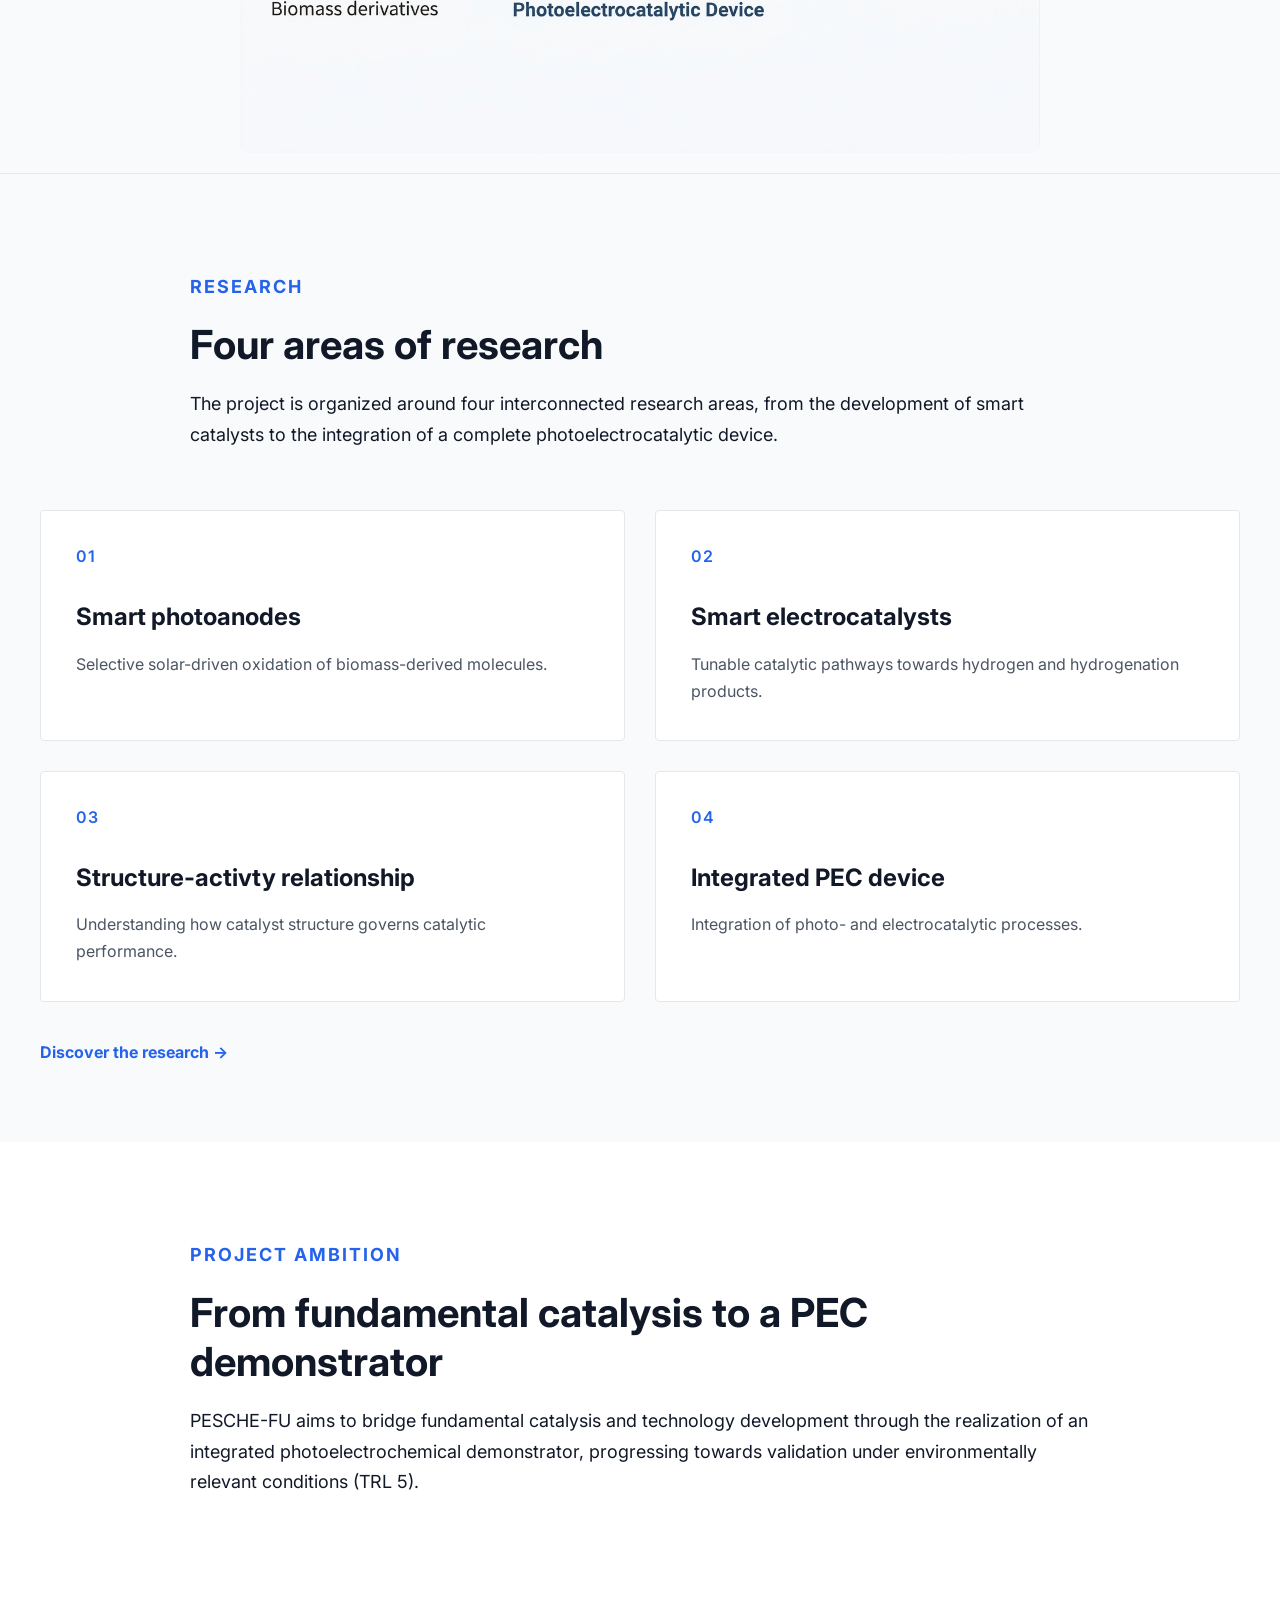
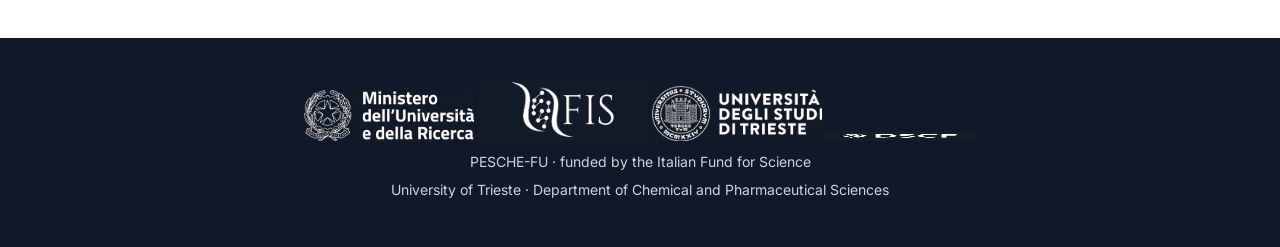
==== commit a5be291c: "Fix HTML formatting and structure" ====
--- a/index.html
+++ b/index.html
@@ -420,7 +420,7 @@
         <img src="Images/mur-logo.jpg" width="170" height=auto>
         <img src="Images/fis-logo.jpg" width="170" height=auto>
         <img src="Images/units-logo.jpg" width="170" height=auto>
-         <img src="Images/dscf-logo.jpg" width="100" height=50>
+         <img src="Images/dscf-logo.jpg" width="150" height=10>
 
         <p>
             PESCHE-FU · funded by the Italian Fund for Science
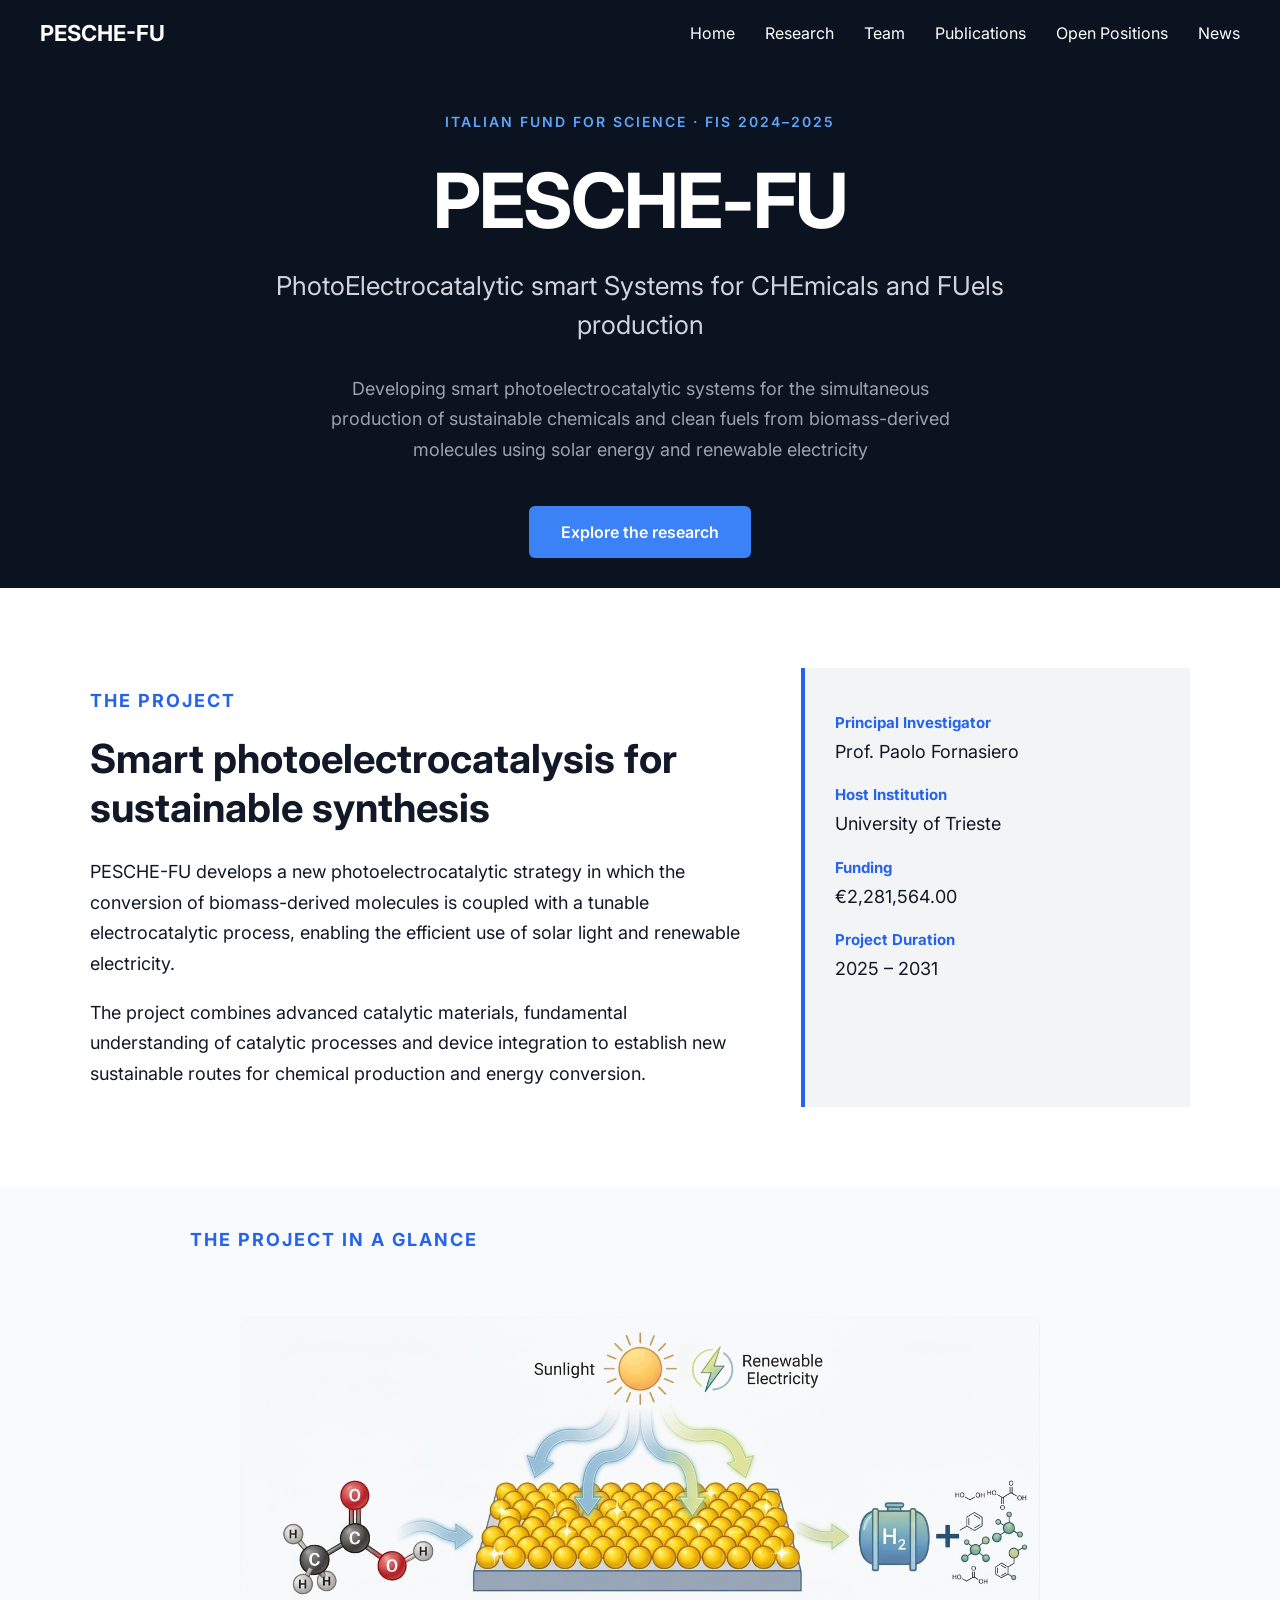
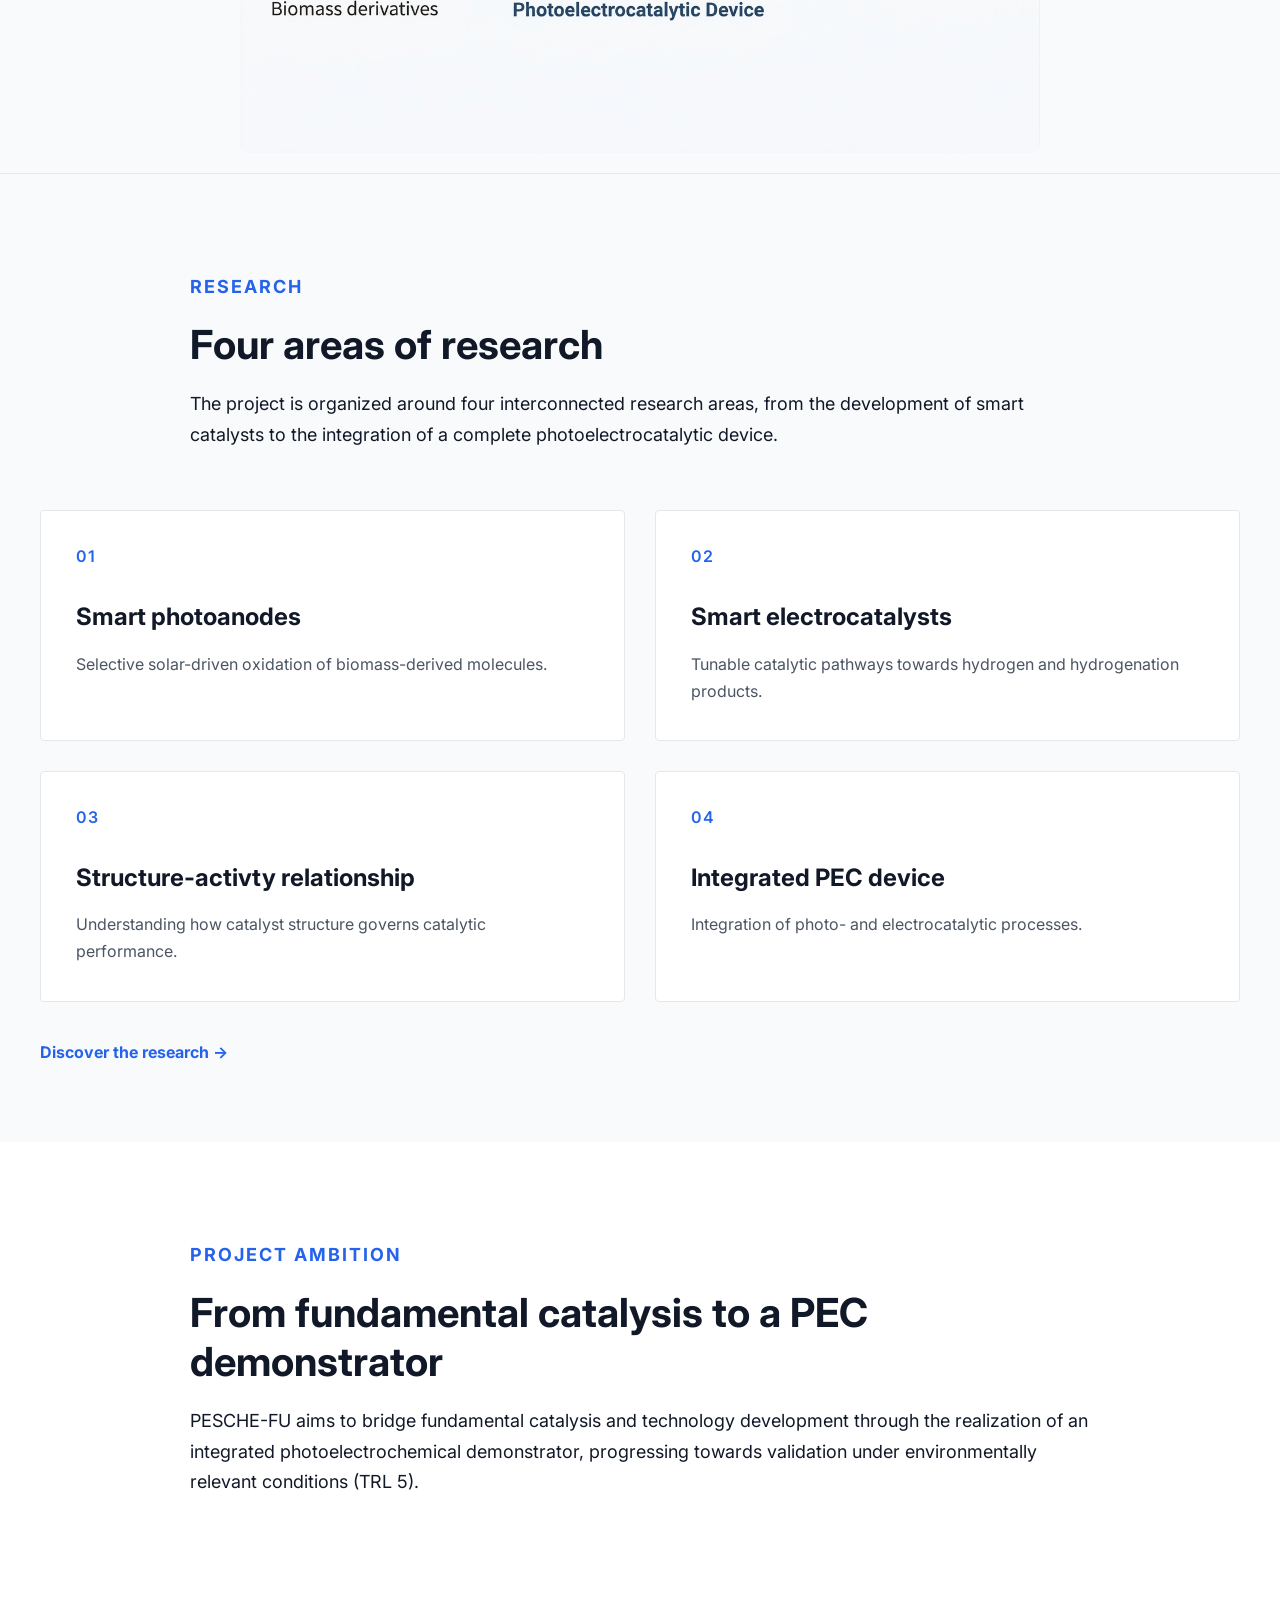
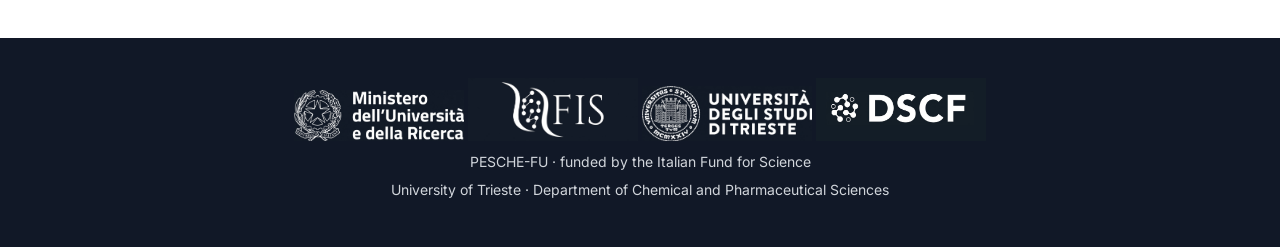
==== commit 1c651081: "Fix HTML encoding issues in index.html" ====
--- a/index.html
+++ b/index.html
@@ -420,7 +420,7 @@
         <img src="Images/mur-logo.jpg" width="170" height=auto>
         <img src="Images/fis-logo.jpg" width="170" height=auto>
         <img src="Images/units-logo.jpg" width="170" height=auto>
-         <img src="Images/dscf-logo.jpg" width="150" height=10>
+         <img src="Images/dscf-logo.jpg" width="170" height=auto>
 
         <p>
             PESCHE-FU · funded by the Italian Fund for Science
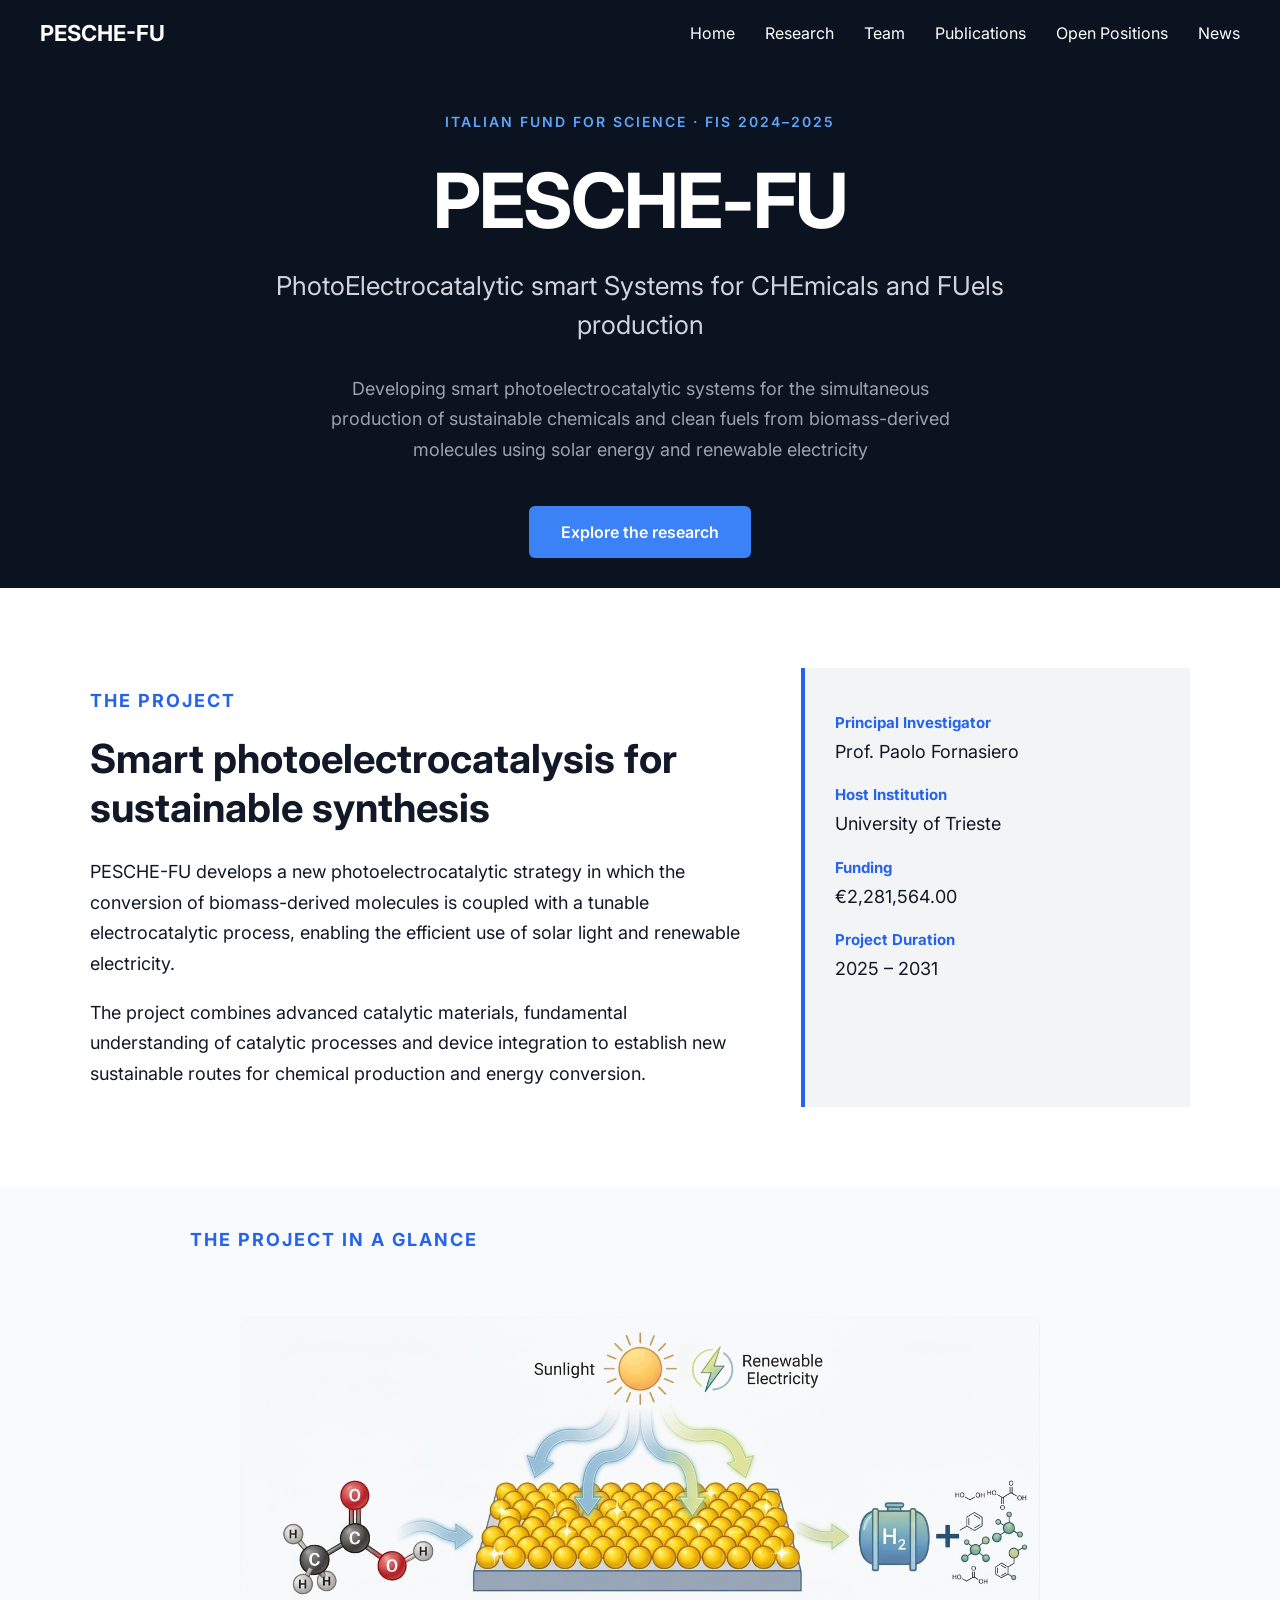
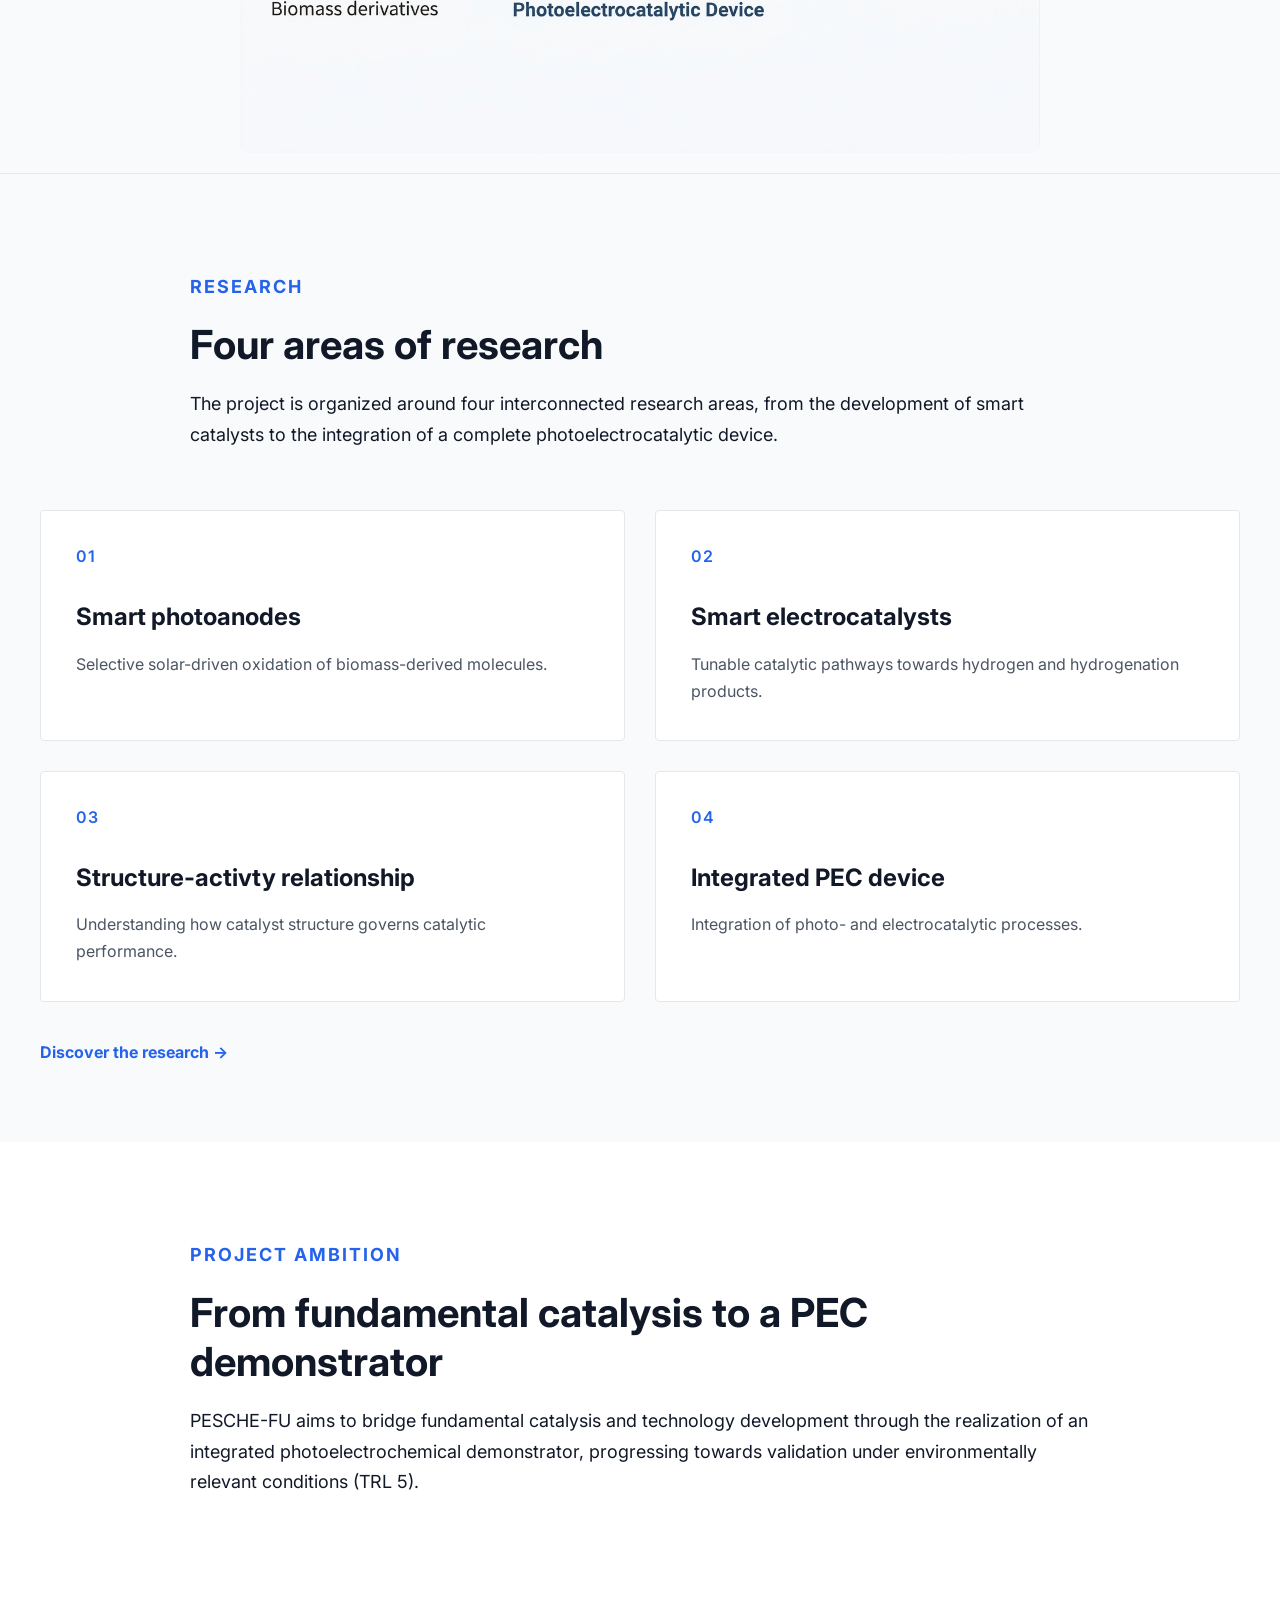
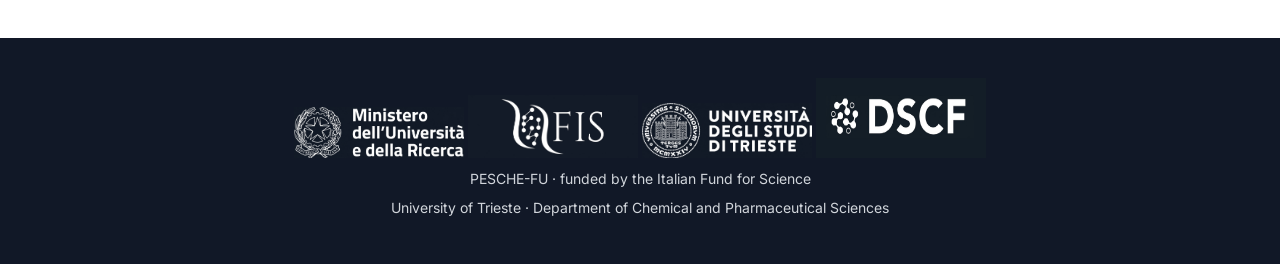
==== commit a67e7da7: "Fix HTML encoding issues in index.html" ====
--- a/index.html
+++ b/index.html
@@ -420,7 +420,7 @@
         <img src="Images/mur-logo.jpg" width="170" height=auto>
         <img src="Images/fis-logo.jpg" width="170" height=auto>
         <img src="Images/units-logo.jpg" width="170" height=auto>
-         <img src="Images/dscf-logo.jpg" width="170" height=auto>
+         <img src="Images/dscf-logo.jpg" width="170" height=80>
 
         <p>
             PESCHE-FU · funded by the Italian Fund for Science
